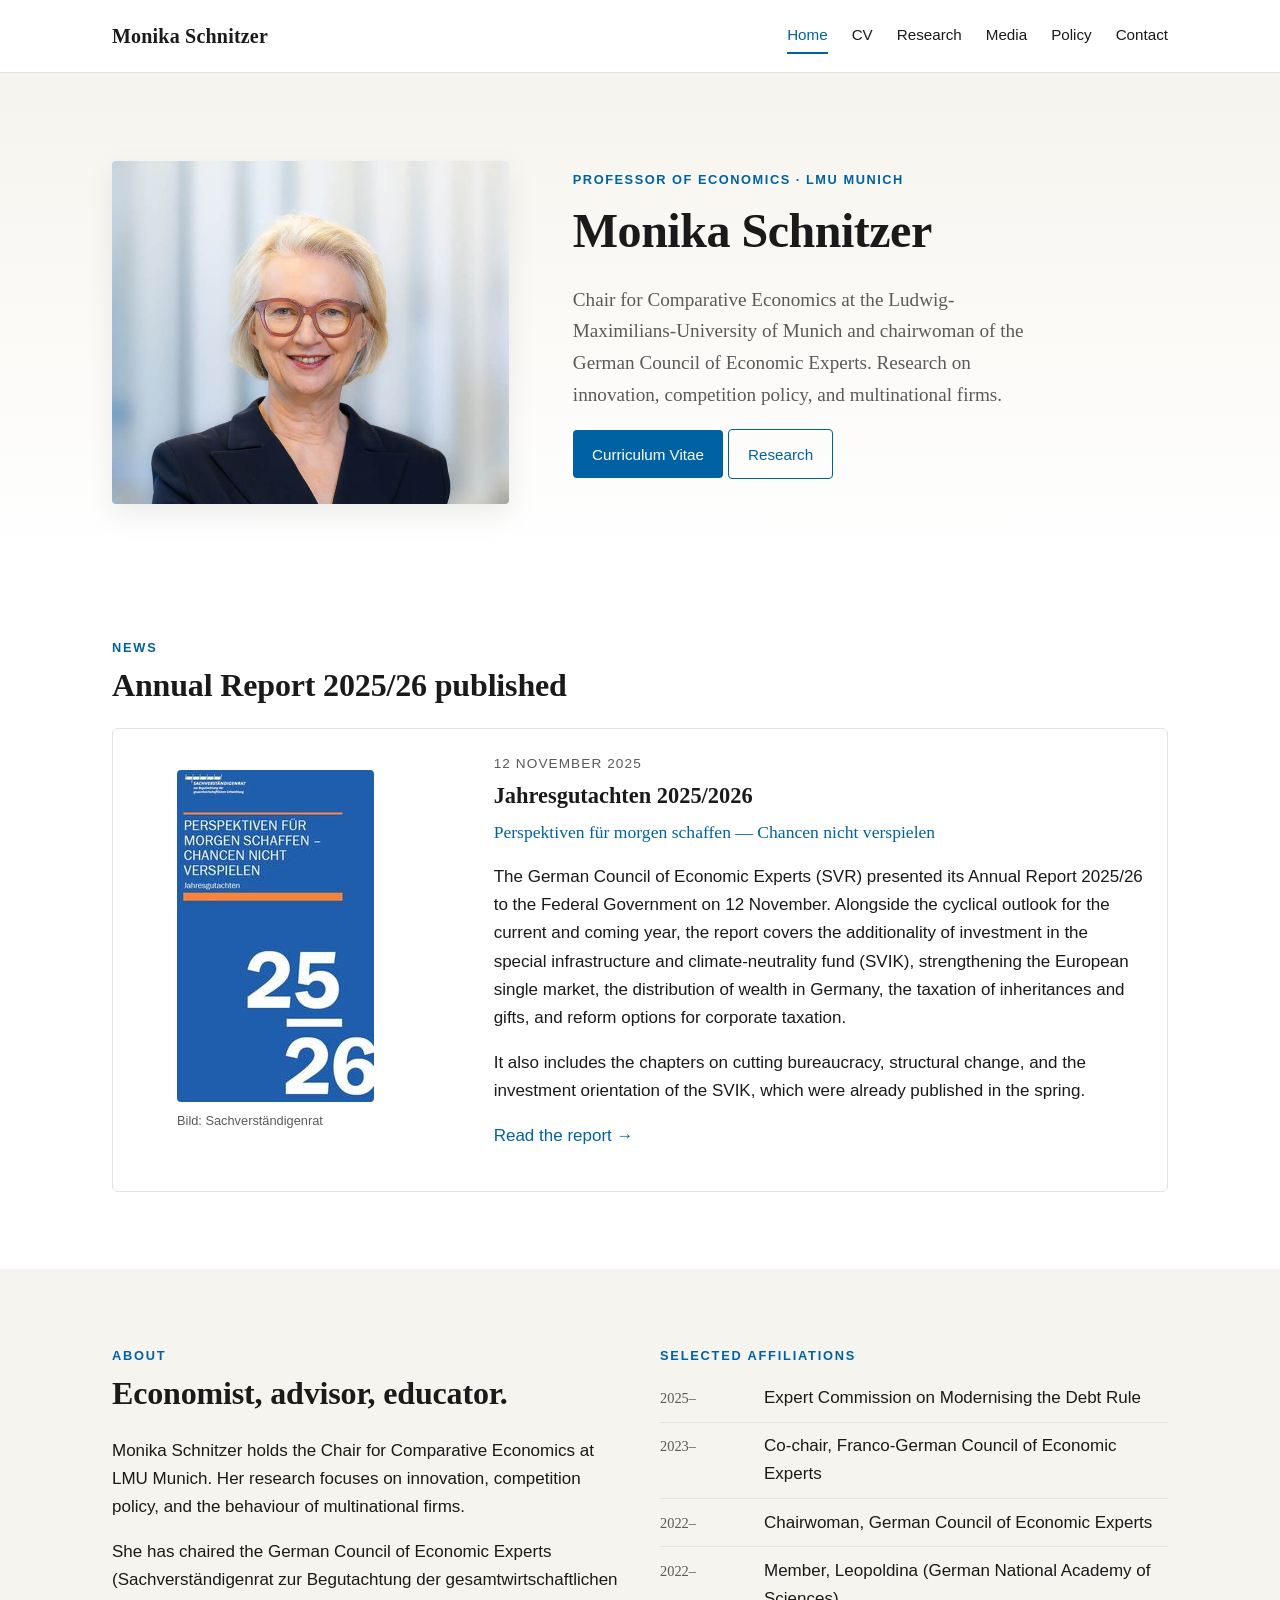
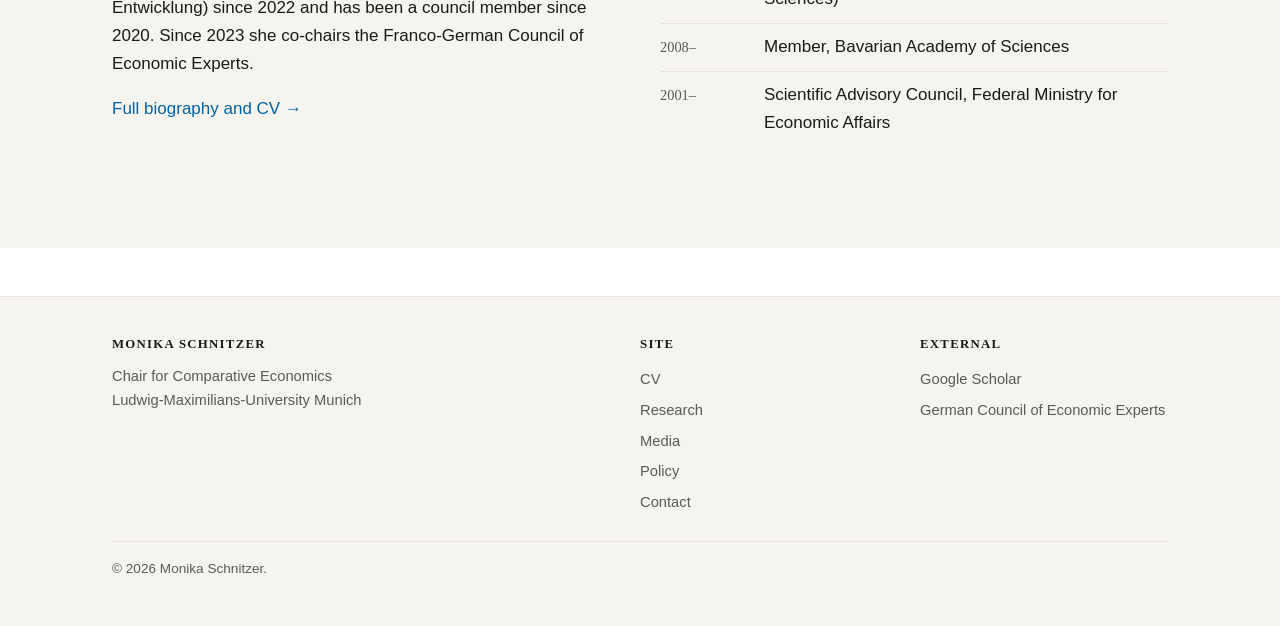
==== index.html @ 671dab60 "Add redesigned static site (Home, CV, Research, Media, Policy, Contact) Modern academic layout in pl" ====
<!DOCTYPE html>
<html lang="en">
<head>
  <meta charset="UTF-8">
  <meta name="viewport" content="width=device-width, initial-scale=1">
  <title>Monika Schnitzer — Professor of Economics, LMU Munich</title>
  <meta name="description" content="Monika Schnitzer holds the Chair for Comparative Economics at LMU Munich and chairs the German Council of Economic Experts.">
  <link rel="stylesheet" href="css/style.css">
</head>
<body>
  <a href="#main" class="skip-link">Skip to content</a>

  <header class="site-header">
    <div class="container">
      <a href="index.html" class="brand">Monika Schnitzer</a>
      <button class="nav-toggle" aria-label="Toggle navigation" aria-expanded="false">Menu</button>
      <nav class="nav" aria-label="Primary">
        <a href="index.html" class="is-active">Home</a>
        <a href="cv.html">CV</a>
        <a href="research.html">Research</a>
        <a href="media.html">Media</a>
        <a href="policy.html">Policy</a>
        <a href="contact.html">Contact</a>
      </nav>
    </div>
  </header>

  <main id="main">
    <section class="hero">
      <div class="container hero-grid">
        <img class="hero-portrait" src="images/portrait.jpg" alt="Portrait of Monika Schnitzer" width="420" height="525">
        <div>
          <p class="hero-eyebrow">Professor of Economics · LMU Munich</p>
          <h1>Monika Schnitzer</h1>
          <p class="hero-lede">
            Chair for Comparative Economics at the Ludwig-Maximilians-University of Munich
            and chairwoman of the German Council of Economic Experts. Research on innovation,
            competition policy, and multinational firms.
          </p>
          <p>
            <a href="cv.html" class="btn">Curriculum Vitae</a>
            <a href="research.html" class="btn btn-ghost">Research</a>
          </p>
        </div>
      </div>
    </section>

    <section class="section">
      <div class="container">
        <p class="section-title">News</p>
        <h2>Annual Report 2025/26 published</h2>

        <article class="news-card">
          <figure>
            <img src="images/news-jahresgutachten.jpg" alt="Cover of the German Council of Economic Experts Annual Report 2025/26">
            <figcaption style="font-size:0.8rem;color:var(--muted);margin-top:0.5rem;">Bild: Sachverständigenrat</figcaption>
          </figure>
          <div>
            <p class="news-meta">12 November 2025</p>
            <h3>Jahresgutachten 2025/2026</h3>
            <p class="news-sub">Perspektiven für morgen schaffen — Chancen nicht verspielen</p>
            <p>
              The German Council of Economic Experts (SVR) presented its Annual Report 2025/26
              to the Federal Government on 12 November. Alongside the cyclical outlook for the
              current and coming year, the report covers the additionality of investment in the
              special infrastructure and climate-neutrality fund (SVIK), strengthening the
              European single market, the distribution of wealth in Germany, the taxation of
              inheritances and gifts, and reform options for corporate taxation.
            </p>
            <p>
              It also includes the chapters on cutting bureaucracy, structural change, and the
              investment orientation of the SVIK, which were already published in the spring.
            </p>
            <p>
              <a href="https://www.sachverstaendigenrat-wirtschaft.de/jahresgutachten-2025.html" target="_blank" rel="noopener">Read the report →</a>
            </p>
          </div>
        </article>
      </div>
    </section>

    <section class="section section-alt">
      <div class="container cols-2">
        <div>
          <p class="section-title">About</p>
          <h2>Economist, advisor, educator.</h2>
          <p>
            Monika Schnitzer holds the Chair for Comparative Economics at LMU Munich.
            Her research focuses on innovation, competition policy, and the behaviour
            of multinational firms.
          </p>
          <p>
            She has chaired the German Council of Economic Experts (Sachverständigenrat
            zur Begutachtung der gesamtwirtschaftlichen Entwicklung) since 2022 and has
            been a council member since 2020. Since 2023 she co-chairs the Franco-German
            Council of Economic Experts.
          </p>
          <p>
            <a href="cv.html">Full biography and CV →</a>
          </p>
        </div>
        <div>
          <p class="section-title">Selected affiliations</p>
          <ul class="list-clean">
            <li><span class="year">2025–</span><span>Expert Commission on Modernising the Debt Rule</span></li>
            <li><span class="year">2023–</span><span>Co-chair, Franco-German Council of Economic Experts</span></li>
            <li><span class="year">2022–</span><span>Chairwoman, German Council of Economic Experts</span></li>
            <li><span class="year">2022–</span><span>Member, Leopoldina (German National Academy of Sciences)</span></li>
            <li><span class="year">2008–</span><span>Member, Bavarian Academy of Sciences</span></li>
            <li><span class="year">2001–</span><span>Scientific Advisory Council, Federal Ministry for Economic Affairs</span></li>
          </ul>
        </div>
      </div>
    </section>
  </main>

  <footer class="site-footer">
    <div class="container">
      <div class="footer-grid">
        <div>
          <h4>Monika Schnitzer</h4>
          <p>Chair for Comparative Economics<br>Ludwig-Maximilians-University Munich</p>
        </div>
        <div>
          <h4>Site</h4>
          <ul>
            <li><a href="cv.html">CV</a></li>
            <li><a href="research.html">Research</a></li>
            <li><a href="media.html">Media</a></li>
            <li><a href="policy.html">Policy</a></li>
            <li><a href="contact.html">Contact</a></li>
          </ul>
        </div>
        <div>
          <h4>External</h4>
          <ul>
            <li><a href="https://scholar.google.de/citations?user=EcnBiYoAAAAJ" target="_blank" rel="noopener">Google Scholar</a></li>
            <li><a href="https://www.sachverstaendigenrat-wirtschaft.de/en.html" target="_blank" rel="noopener">German Council of Economic Experts</a></li>
          </ul>
        </div>
      </div>
      <p class="copy">© <span id="year">2025</span> Monika Schnitzer.</p>
    </div>
  </footer>

  <script>document.getElementById('year').textContent = new Date().getFullYear();</script>
  <script src="js/menu.js"></script>
</body>
</html>
---- css/style.css ----
:root {
  --text: #1a1a1a;
  --muted: #5a5a5a;
  --bg: #ffffff;
  --bg-soft: #f6f4ee;
  --accent: #0062a3;
  --accent-dark: #004771;
  --border: #e6e3dc;
  --max: 1120px;
  --pad: clamp(1rem, 4vw, 2rem);
  --serif: "Source Serif 4", "Source Serif Pro", "Iowan Old Style", Georgia, "Times New Roman", serif;
  --sans: -apple-system, BlinkMacSystemFont, "Segoe UI", Roboto, "Helvetica Neue", Arial, sans-serif;
}

* { box-sizing: border-box; }

html { -webkit-text-size-adjust: 100%; scroll-behavior: smooth; }

body {
  margin: 0;
  font-family: var(--sans);
  font-size: 17px;
  line-height: 1.65;
  color: var(--text);
  background: var(--bg);
}

img { max-width: 100%; height: auto; display: block; }

a { color: var(--accent); text-decoration: none; }
a:hover { color: var(--accent-dark); text-decoration: underline; }

h1, h2, h3, h4 {
  font-family: var(--serif);
  font-weight: 600;
  line-height: 1.2;
  margin: 0 0 0.5em;
  color: var(--text);
}

h1 { font-size: clamp(2rem, 4vw, 3rem); letter-spacing: -0.01em; }
h2 { font-size: clamp(1.5rem, 2.5vw, 2rem); letter-spacing: -0.005em; }
h3 { font-size: 1.2rem; }

p { margin: 0 0 1em; }

.container {
  max-width: var(--max);
  margin: 0 auto;
  padding-left: var(--pad);
  padding-right: var(--pad);
}

/* Header */
.site-header {
  position: sticky;
  top: 0;
  z-index: 50;
  background: rgba(255,255,255,0.96);
  backdrop-filter: saturate(180%) blur(8px);
  border-bottom: 1px solid var(--border);
}

.site-header .container {
  display: flex;
  align-items: center;
  justify-content: space-between;
  min-height: 72px;
  gap: 1rem;
}

.brand {
  font-family: var(--serif);
  font-size: 1.25rem;
  font-weight: 600;
  letter-spacing: 0.01em;
  color: var(--text);
}
.brand:hover { text-decoration: none; color: var(--accent-dark); }

.nav { display: flex; gap: 1.5rem; align-items: center; }
.nav a {
  color: var(--text);
  font-size: 0.95rem;
  padding: 0.25rem 0;
  border-bottom: 2px solid transparent;
  transition: border-color 0.15s ease, color 0.15s ease;
}
.nav a:hover { color: var(--accent); text-decoration: none; }
.nav a.is-active { border-bottom-color: var(--accent); color: var(--accent); }

.nav-toggle {
  display: none;
  background: none;
  border: 1px solid var(--border);
  border-radius: 4px;
  padding: 0.4rem 0.6rem;
  font-size: 1.1rem;
  cursor: pointer;
  color: var(--text);
}

@media (max-width: 800px) {
  .nav-toggle { display: inline-flex; }
  .nav {
    position: absolute;
    top: 100%;
    left: 0;
    right: 0;
    flex-direction: column;
    align-items: stretch;
    gap: 0;
    background: #fff;
    border-bottom: 1px solid var(--border);
    padding: 0.5rem var(--pad) 1rem;
    display: none;
  }
  .nav.is-open { display: flex; }
  .nav a {
    padding: 0.75rem 0;
    border-bottom: 1px solid var(--border);
  }
  .nav a:last-child { border-bottom: none; }
  .nav a.is-active { border-bottom-color: var(--border); }
}

/* Hero */
.hero {
  background: linear-gradient(180deg, var(--bg-soft) 0%, #fff 100%);
  padding: clamp(3rem, 7vw, 5.5rem) 0 clamp(2rem, 5vw, 3.5rem);
}

.hero-grid {
  display: grid;
  grid-template-columns: 1fr 1.5fr;
  gap: clamp(1.5rem, 5vw, 4rem);
  align-items: center;
}

.hero-portrait {
  border-radius: 4px;
  box-shadow: 0 10px 30px rgba(0,0,0,0.08);
}

.hero-eyebrow {
  font-size: 0.8rem;
  text-transform: uppercase;
  letter-spacing: 0.12em;
  color: var(--accent);
  font-weight: 600;
  margin-bottom: 0.75rem;
}

.hero-lede {
  font-family: var(--serif);
  font-size: clamp(1.05rem, 1.6vw, 1.2rem);
  color: var(--muted);
  max-width: 50ch;
}

@media (max-width: 700px) {
  .hero-grid { grid-template-columns: 1fr; }
  .hero-portrait { max-width: 280px; margin: 0 auto; }
}

/* Section */
.section { padding: clamp(3rem, 6vw, 5rem) 0; }
.section-alt { background: var(--bg-soft); }
.section-title {
  font-size: 0.8rem;
  text-transform: uppercase;
  letter-spacing: 0.14em;
  color: var(--accent);
  font-weight: 600;
  margin-bottom: 0.5rem;
}
.section h2 { margin-bottom: 1.5rem; }

/* News card */
.news-card {
  display: grid;
  grid-template-columns: 1fr 2fr;
  gap: 2rem;
  background: #fff;
  border: 1px solid var(--border);
  border-radius: 6px;
  padding: 1.5rem;
  align-items: start;
}
.news-card .news-meta {
  font-size: 0.85rem;
  color: var(--muted);
  text-transform: uppercase;
  letter-spacing: 0.08em;
  margin-bottom: 0.5rem;
}
.news-card h3 { margin: 0 0 0.5rem; font-size: 1.4rem; }
.news-card .news-sub {
  font-family: var(--serif);
  color: var(--accent);
  font-size: 1.1rem;
  margin-bottom: 1rem;
}
.news-card img { border-radius: 4px; }

@media (max-width: 700px) {
  .news-card { grid-template-columns: 1fr; padding: 1rem; }
}

/* Two-column body */
.cols-2 {
  display: grid;
  grid-template-columns: 1fr 1fr;
  gap: 2.5rem;
}
@media (max-width: 800px) { .cols-2 { grid-template-columns: 1fr; gap: 1.5rem; } }

/* Lists */
.list-clean { list-style: none; padding: 0; margin: 0 0 1.5rem; }
.list-clean li {
  padding: 0.6rem 0;
  border-bottom: 1px solid var(--border);
  display: flex;
  gap: 1rem;
  align-items: baseline;
}
.list-clean li:last-child { border-bottom: none; }
.list-clean .year {
  font-variant-numeric: tabular-nums;
  color: var(--muted);
  font-size: 0.9rem;
  min-width: 5.5rem;
  font-family: var(--serif);
}

/* Tag */
.tag {
  display: inline-block;
  font-size: 0.75rem;
  text-transform: uppercase;
  letter-spacing: 0.08em;
  background: var(--bg-soft);
  color: var(--muted);
  padding: 0.2rem 0.55rem;
  border-radius: 999px;
  margin: 0 0.25rem 0.25rem 0;
}

/* Buttons */
.btn {
  display: inline-block;
  background: var(--accent);
  color: #fff;
  padding: 0.7rem 1.2rem;
  border-radius: 4px;
  font-size: 0.95rem;
  font-weight: 500;
  transition: background 0.15s ease;
}
.btn:hover { background: var(--accent-dark); color: #fff; text-decoration: none; }
.btn-ghost {
  background: transparent;
  color: var(--accent);
  border: 1px solid var(--accent);
}
.btn-ghost:hover { background: var(--accent); color: #fff; }

/* Footer */
.site-footer {
  border-top: 1px solid var(--border);
  background: var(--bg-soft);
  padding: 2.5rem 0 2rem;
  margin-top: 3rem;
  font-size: 0.92rem;
  color: var(--muted);
}
.site-footer .footer-grid {
  display: grid;
  grid-template-columns: 2fr 1fr 1fr;
  gap: 2rem;
  margin-bottom: 1.5rem;
}
.site-footer h4 {
  font-size: 0.8rem;
  text-transform: uppercase;
  letter-spacing: 0.1em;
  color: var(--text);
  margin-bottom: 0.75rem;
}
.site-footer ul { list-style: none; padding: 0; margin: 0; }
.site-footer li { padding: 0.2rem 0; }
.site-footer a { color: var(--muted); }
.site-footer a:hover { color: var(--accent); }
.site-footer .copy {
  border-top: 1px solid var(--border);
  padding-top: 1rem;
  font-size: 0.85rem;
}
@media (max-width: 700px) {
  .site-footer .footer-grid { grid-template-columns: 1fr; gap: 1.5rem; }
}

/* Page header (interior pages) */
.page-header {
  background: var(--bg-soft);
  padding: clamp(3rem, 6vw, 4.5rem) 0 clamp(2rem, 4vw, 3rem);
  border-bottom: 1px solid var(--border);
}
.page-header h1 { margin-bottom: 0.5rem; }
.page-header p { color: var(--muted); max-width: 60ch; }

/* Prose */
.prose { max-width: 70ch; }
.prose p, .prose ul { margin-bottom: 1.1em; }
.prose ul { padding-left: 1.2rem; }
.prose li { margin-bottom: 0.4em; }

/* Skip link */
.skip-link {
  position: absolute;
  left: -999px;
}
.skip-link:focus {
  position: fixed;
  left: 1rem; top: 1rem;
  background: #fff;
  padding: 0.5rem 1rem;
  border: 1px solid var(--accent);
  z-index: 100;
}
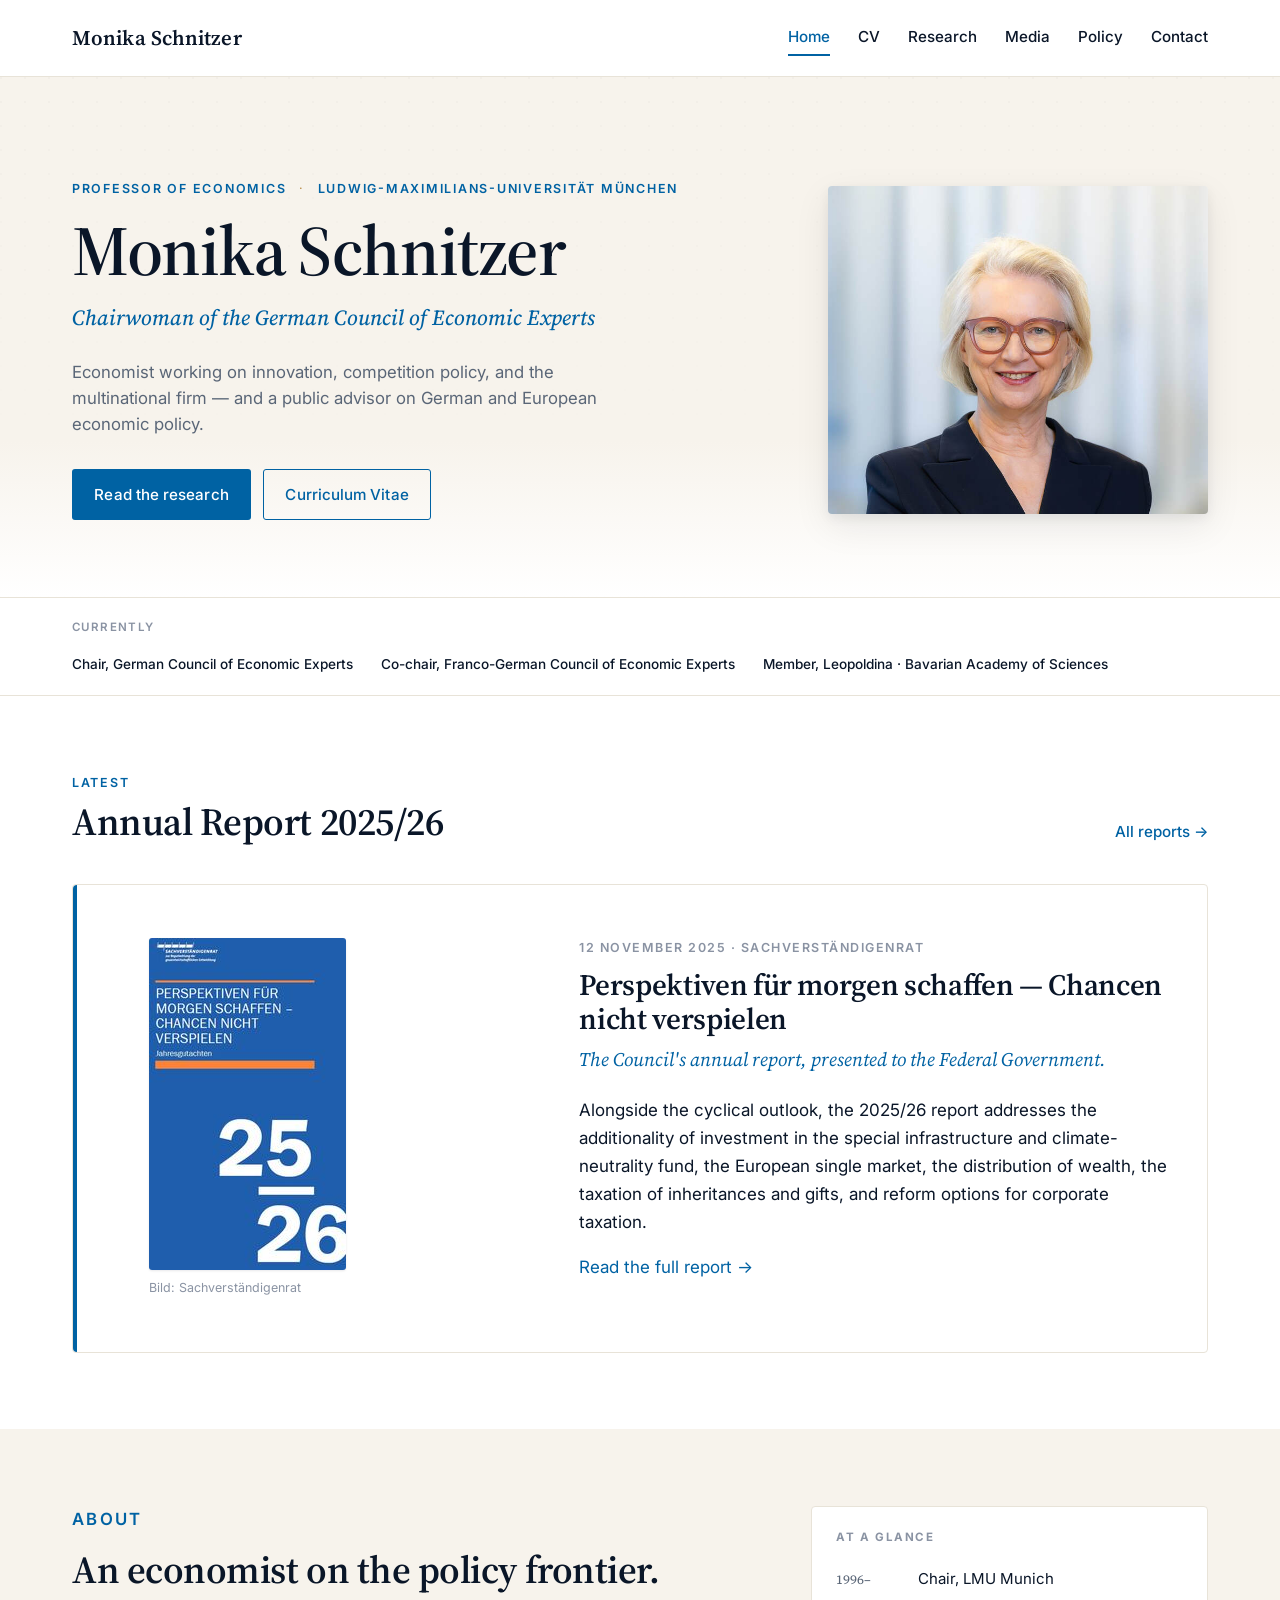
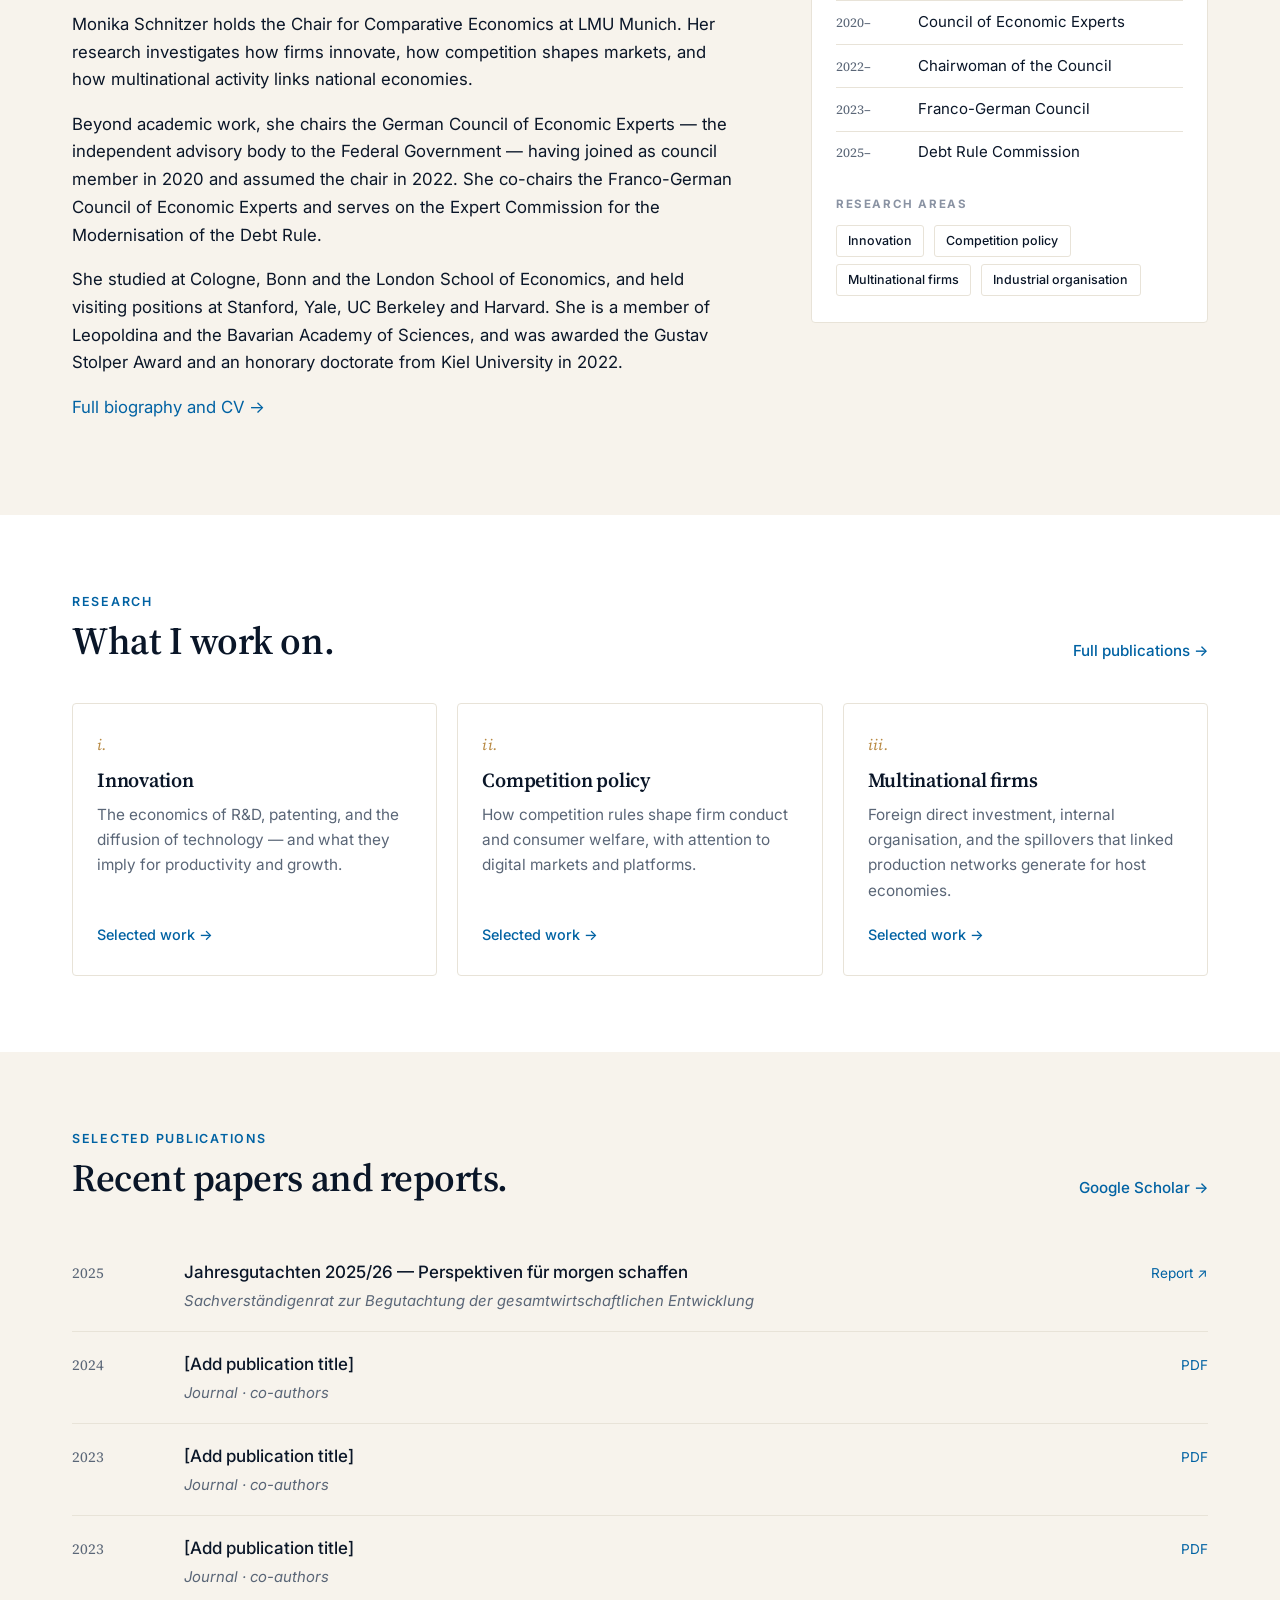
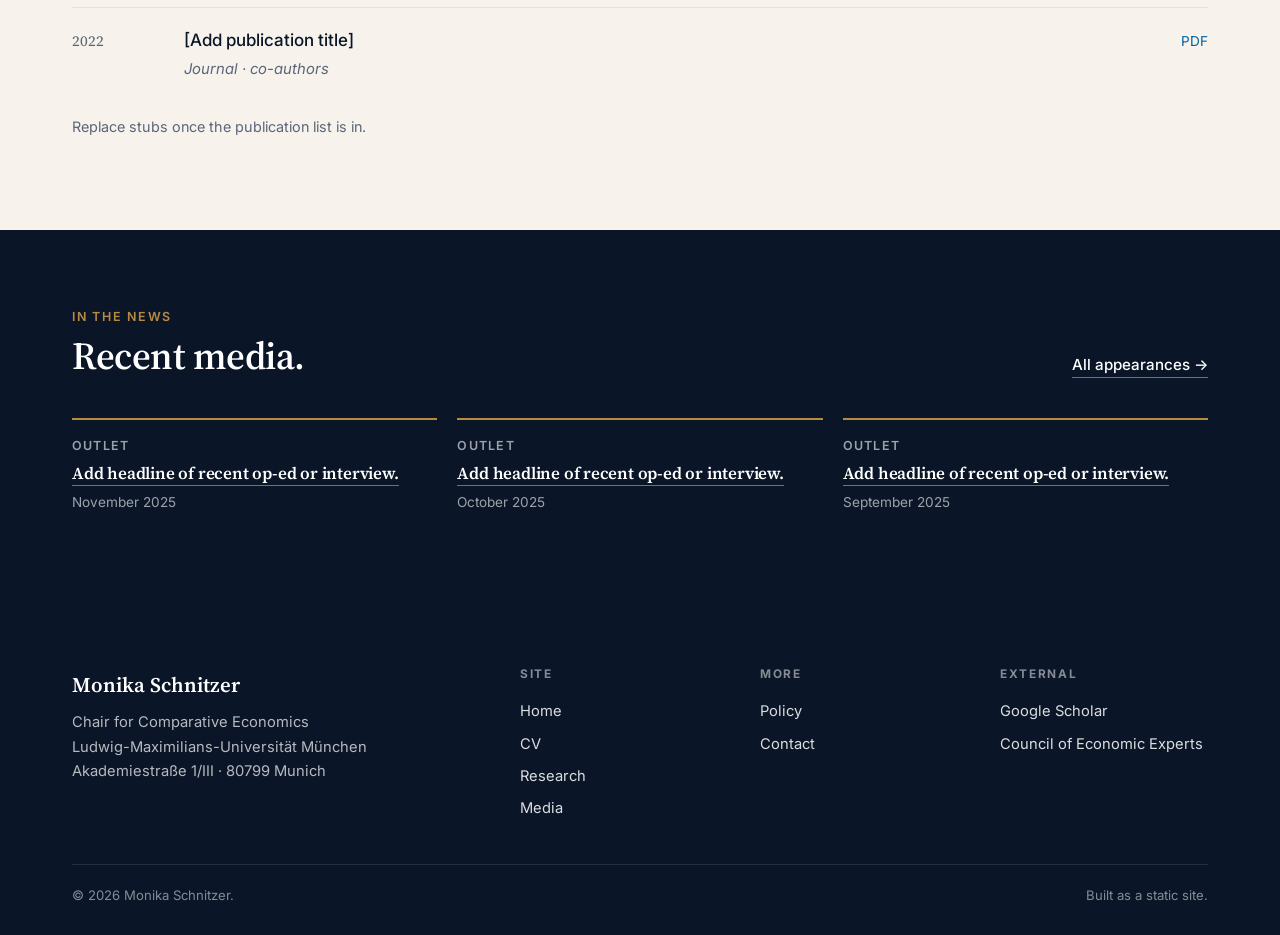
==== commit 107190f6: "Redesign homepage: serif display name, gold-framed portrait, dark footer - Switch to Inter + Source " ====
--- a/index.html
+++ b/index.html
@@ -4,7 +4,10 @@
   <meta charset="UTF-8">
   <meta name="viewport" content="width=device-width, initial-scale=1">
   <title>Monika Schnitzer — Professor of Economics, LMU Munich</title>
-  <meta name="description" content="Monika Schnitzer holds the Chair for Comparative Economics at LMU Munich and chairs the German Council of Economic Experts.">
+  <meta name="description" content="Monika Schnitzer holds the Chair for Comparative Economics at LMU Munich and chairs the German Council of Economic Experts. Research on innovation, competition policy, and multinational firms.">
+  <link rel="preconnect" href="https://fonts.googleapis.com">
+  <link rel="preconnect" href="https://fonts.gstatic.com" crossorigin>
+  <link href="https://fonts.googleapis.com/css2?family=Inter:wght@400;500;600;700&family=Source+Serif+4:ital,wght@0,400;0,500;0,600;0,700;1,400;1,500&display=swap" rel="stylesheet">
   <link rel="stylesheet" href="css/style.css">
 </head>
 <body>
@@ -26,107 +29,269 @@
   </header>
 
   <main id="main">
+
+    <!-- HERO -->
     <section class="hero">
       <div class="container hero-grid">
-        <img class="hero-portrait" src="images/portrait.jpg" alt="Portrait of Monika Schnitzer" width="420" height="525">
-        <div>
-          <p class="hero-eyebrow">Professor of Economics · LMU Munich</p>
+        <div>
+          <p class="eyebrow">Professor of Economics <span class="sep">·</span> Ludwig-Maximilians-Universität München</p>
           <h1>Monika Schnitzer</h1>
+          <p class="hero-subtitle">Chairwoman of the German Council of Economic Experts</p>
           <p class="hero-lede">
-            Chair for Comparative Economics at the Ludwig-Maximilians-University of Munich
-            and chairwoman of the German Council of Economic Experts. Research on innovation,
-            competition policy, and multinational firms.
-          </p>
-          <p>
-            <a href="cv.html" class="btn">Curriculum Vitae</a>
-            <a href="research.html" class="btn btn-ghost">Research</a>
-          </p>
-        </div>
-      </div>
-    </section>
-
+            Economist working on innovation, competition policy, and the multinational firm —
+            and a public advisor on German and European economic policy.
+          </p>
+          <div class="cta-row">
+            <a href="research.html" class="btn">Read the research</a>
+            <a href="cv.html" class="btn btn-ghost">Curriculum Vitae</a>
+          </div>
+        </div>
+        <div class="hero-portrait-wrap">
+          <img class="hero-portrait" src="images/portrait.jpg" alt="Portrait of Monika Schnitzer" width="380" height="475">
+        </div>
+      </div>
+    </section>
+
+    <!-- AFFILIATIONS STRIP -->
+    <div class="strip">
+      <div class="container">
+        <span class="strip-label">Currently</span>
+        <div class="strip-items">
+          <span>Chair, German Council of Economic Experts</span>
+          <span>Co-chair, Franco-German Council of Economic Experts</span>
+          <span>Member, Leopoldina · Bavarian Academy of Sciences</span>
+        </div>
+      </div>
+    </div>
+
+    <!-- FEATURED -->
     <section class="section">
       <div class="container">
-        <p class="section-title">News</p>
-        <h2>Annual Report 2025/26 published</h2>
-
-        <article class="news-card">
+        <div class="section-head">
+          <div>
+            <p class="eyebrow">Latest</p>
+            <h2>Annual Report 2025/26</h2>
+          </div>
+          <a class="head-link" href="https://www.sachverstaendigenrat-wirtschaft.de/jahresgutachten-2025.html" target="_blank" rel="noopener">All reports →</a>
+        </div>
+
+        <article class="feature-card">
           <figure>
             <img src="images/news-jahresgutachten.jpg" alt="Cover of the German Council of Economic Experts Annual Report 2025/26">
-            <figcaption style="font-size:0.8rem;color:var(--muted);margin-top:0.5rem;">Bild: Sachverständigenrat</figcaption>
+            <figcaption>Bild: Sachverständigenrat</figcaption>
           </figure>
           <div>
-            <p class="news-meta">12 November 2025</p>
-            <h3>Jahresgutachten 2025/2026</h3>
-            <p class="news-sub">Perspektiven für morgen schaffen — Chancen nicht verspielen</p>
+            <p class="feature-meta">12 November 2025 · Sachverständigenrat</p>
+            <h3>Perspektiven für morgen schaffen — Chancen nicht verspielen</h3>
+            <p class="feature-sub">The Council's annual report, presented to the Federal Government.</p>
             <p>
-              The German Council of Economic Experts (SVR) presented its Annual Report 2025/26
-              to the Federal Government on 12 November. Alongside the cyclical outlook for the
-              current and coming year, the report covers the additionality of investment in the
-              special infrastructure and climate-neutrality fund (SVIK), strengthening the
-              European single market, the distribution of wealth in Germany, the taxation of
-              inheritances and gifts, and reform options for corporate taxation.
+              Alongside the cyclical outlook, the 2025/26 report addresses the additionality of
+              investment in the special infrastructure and climate-neutrality fund, the European
+              single market, the distribution of wealth, the taxation of inheritances and gifts,
+              and reform options for corporate taxation.
             </p>
-            <p>
-              It also includes the chapters on cutting bureaucracy, structural change, and the
-              investment orientation of the SVIK, which were already published in the spring.
+            <p class="mt-2">
+              <a href="https://www.sachverstaendigenrat-wirtschaft.de/jahresgutachten-2025.html" target="_blank" rel="noopener">Read the full report →</a>
             </p>
-            <p>
-              <a href="https://www.sachverstaendigenrat-wirtschaft.de/jahresgutachten-2025.html" target="_blank" rel="noopener">Read the report →</a>
-            </p>
           </div>
         </article>
       </div>
     </section>
 
+    <!-- ABOUT -->
     <section class="section section-alt">
-      <div class="container cols-2">
-        <div>
-          <p class="section-title">About</p>
-          <h2>Economist, advisor, educator.</h2>
+      <div class="container about-grid">
+        <div class="about-prose">
+          <p class="eyebrow">About</p>
+          <h2>An economist on the policy frontier.</h2>
           <p>
             Monika Schnitzer holds the Chair for Comparative Economics at LMU Munich.
-            Her research focuses on innovation, competition policy, and the behaviour
-            of multinational firms.
+            Her research investigates how firms innovate, how competition shapes markets,
+            and how multinational activity links national economies.
           </p>
           <p>
-            She has chaired the German Council of Economic Experts (Sachverständigenrat
-            zur Begutachtung der gesamtwirtschaftlichen Entwicklung) since 2022 and has
-            been a council member since 2020. Since 2023 she co-chairs the Franco-German
-            Council of Economic Experts.
+            Beyond academic work, she chairs the German Council of Economic Experts —
+            the independent advisory body to the Federal Government — having joined as
+            council member in 2020 and assumed the chair in 2022. She co-chairs the
+            Franco-German Council of Economic Experts and serves on the Expert
+            Commission for the Modernisation of the Debt Rule.
           </p>
           <p>
+            She studied at Cologne, Bonn and the London School of Economics, and held
+            visiting positions at Stanford, Yale, UC Berkeley and Harvard. She is a
+            member of Leopoldina and the Bavarian Academy of Sciences, and was awarded
+            the Gustav Stolper Award and an honorary doctorate from Kiel University in 2022.
+          </p>
+          <p class="mt-2">
             <a href="cv.html">Full biography and CV →</a>
           </p>
         </div>
-        <div>
-          <p class="section-title">Selected affiliations</p>
-          <ul class="list-clean">
-            <li><span class="year">2025–</span><span>Expert Commission on Modernising the Debt Rule</span></li>
-            <li><span class="year">2023–</span><span>Co-chair, Franco-German Council of Economic Experts</span></li>
-            <li><span class="year">2022–</span><span>Chairwoman, German Council of Economic Experts</span></li>
-            <li><span class="year">2022–</span><span>Member, Leopoldina (German National Academy of Sciences)</span></li>
-            <li><span class="year">2008–</span><span>Member, Bavarian Academy of Sciences</span></li>
-            <li><span class="year">2001–</span><span>Scientific Advisory Council, Federal Ministry for Economic Affairs</span></li>
-          </ul>
-        </div>
-      </div>
-    </section>
+
+        <aside>
+          <div class="fact-card">
+            <h4>At a glance</h4>
+            <ul>
+              <li><span class="year">1996–</span><span>Chair, LMU Munich</span></li>
+              <li><span class="year">2020–</span><span>Council of Economic Experts</span></li>
+              <li><span class="year">2022–</span><span>Chairwoman of the Council</span></li>
+              <li><span class="year">2023–</span><span>Franco-German Council</span></li>
+              <li><span class="year">2025–</span><span>Debt Rule Commission</span></li>
+            </ul>
+            <h4 style="margin-top:1.5rem;">Research areas</h4>
+            <p style="margin:0;">
+              <span class="tag">Innovation</span>
+              <span class="tag">Competition policy</span>
+              <span class="tag">Multinational firms</span>
+              <span class="tag">Industrial organisation</span>
+            </p>
+          </div>
+        </aside>
+      </div>
+    </section>
+
+    <!-- RESEARCH THEMES -->
+    <section class="section">
+      <div class="container">
+        <div class="section-head">
+          <div>
+            <p class="eyebrow">Research</p>
+            <h2>What I work on.</h2>
+          </div>
+          <a class="head-link" href="research.html">Full publications →</a>
+        </div>
+
+        <div class="theme-grid">
+          <article class="theme-card">
+            <div class="theme-num">i.</div>
+            <h3>Innovation</h3>
+            <p>The economics of R&amp;D, patenting, and the diffusion of technology — and what they imply for productivity and growth.</p>
+            <a class="theme-link" href="research.html#innovation">Selected work →</a>
+          </article>
+          <article class="theme-card">
+            <div class="theme-num">ii.</div>
+            <h3>Competition policy</h3>
+            <p>How competition rules shape firm conduct and consumer welfare, with attention to digital markets and platforms.</p>
+            <a class="theme-link" href="research.html#competition">Selected work →</a>
+          </article>
+          <article class="theme-card">
+            <div class="theme-num">iii.</div>
+            <h3>Multinational firms</h3>
+            <p>Foreign direct investment, internal organisation, and the spillovers that linked production networks generate for host economies.</p>
+            <a class="theme-link" href="research.html#multinational">Selected work →</a>
+          </article>
+        </div>
+      </div>
+    </section>
+
+    <!-- SELECTED PUBLICATIONS -->
+    <section class="section section-alt">
+      <div class="container">
+        <div class="section-head">
+          <div>
+            <p class="eyebrow">Selected publications</p>
+            <h2>Recent papers and reports.</h2>
+          </div>
+          <a class="head-link" href="https://scholar.google.de/citations?user=EcnBiYoAAAAJ" target="_blank" rel="noopener">Google Scholar →</a>
+        </div>
+
+        <ul class="pub-list">
+          <li>
+            <span class="year">2025</span>
+            <span>
+              <span class="pub-title">Jahresgutachten 2025/26 — Perspektiven für morgen schaffen</span>
+              <span class="pub-venue">Sachverständigenrat zur Begutachtung der gesamtwirtschaftlichen Entwicklung</span>
+            </span>
+            <a class="pub-link" href="https://www.sachverstaendigenrat-wirtschaft.de/jahresgutachten-2025.html" target="_blank" rel="noopener">Report ↗</a>
+          </li>
+          <li>
+            <span class="year">2024</span>
+            <span>
+              <span class="pub-title">[Add publication title]</span>
+              <span class="pub-venue">Journal · co-authors</span>
+            </span>
+            <a class="pub-link" href="#">PDF</a>
+          </li>
+          <li>
+            <span class="year">2023</span>
+            <span>
+              <span class="pub-title">[Add publication title]</span>
+              <span class="pub-venue">Journal · co-authors</span>
+            </span>
+            <a class="pub-link" href="#">PDF</a>
+          </li>
+          <li>
+            <span class="year">2023</span>
+            <span>
+              <span class="pub-title">[Add publication title]</span>
+              <span class="pub-venue">Journal · co-authors</span>
+            </span>
+            <a class="pub-link" href="#">PDF</a>
+          </li>
+          <li>
+            <span class="year">2022</span>
+            <span>
+              <span class="pub-title">[Add publication title]</span>
+              <span class="pub-venue">Journal · co-authors</span>
+            </span>
+            <a class="pub-link" href="#">PDF</a>
+          </li>
+        </ul>
+        <p class="text-muted" style="font-size:0.9rem;margin-top:1rem;">Replace stubs once the publication list is in.</p>
+      </div>
+    </section>
+
+    <!-- IN THE NEWS (dark) -->
+    <section class="section section-dark">
+      <div class="container">
+        <div class="section-head">
+          <div>
+            <p class="eyebrow">In the news</p>
+            <h2>Recent media.</h2>
+          </div>
+          <a class="head-link" href="media.html">All appearances →</a>
+        </div>
+
+        <div class="media-grid">
+          <article class="media-item">
+            <p class="media-outlet">Outlet</p>
+            <h4><a href="#">Add headline of recent op-ed or interview.</a></h4>
+            <p class="media-date">November 2025</p>
+          </article>
+          <article class="media-item">
+            <p class="media-outlet">Outlet</p>
+            <h4><a href="#">Add headline of recent op-ed or interview.</a></h4>
+            <p class="media-date">October 2025</p>
+          </article>
+          <article class="media-item">
+            <p class="media-outlet">Outlet</p>
+            <h4><a href="#">Add headline of recent op-ed or interview.</a></h4>
+            <p class="media-date">September 2025</p>
+          </article>
+        </div>
+      </div>
+    </section>
+
   </main>
 
   <footer class="site-footer">
     <div class="container">
       <div class="footer-grid">
         <div>
-          <h4>Monika Schnitzer</h4>
-          <p>Chair for Comparative Economics<br>Ludwig-Maximilians-University Munich</p>
+          <span class="brand-foot">Monika Schnitzer</span>
+          <p>Chair for Comparative Economics<br>Ludwig-Maximilians-Universität München<br>Akademiestraße 1/III · 80799 Munich</p>
         </div>
         <div>
           <h4>Site</h4>
           <ul>
+            <li><a href="index.html">Home</a></li>
             <li><a href="cv.html">CV</a></li>
             <li><a href="research.html">Research</a></li>
             <li><a href="media.html">Media</a></li>
+          </ul>
+        </div>
+        <div>
+          <h4>More</h4>
+          <ul>
             <li><a href="policy.html">Policy</a></li>
             <li><a href="contact.html">Contact</a></li>
           </ul>
@@ -135,11 +300,14 @@
           <h4>External</h4>
           <ul>
             <li><a href="https://scholar.google.de/citations?user=EcnBiYoAAAAJ" target="_blank" rel="noopener">Google Scholar</a></li>
-            <li><a href="https://www.sachverstaendigenrat-wirtschaft.de/en.html" target="_blank" rel="noopener">German Council of Economic Experts</a></li>
+            <li><a href="https://www.sachverstaendigenrat-wirtschaft.de/en.html" target="_blank" rel="noopener">Council of Economic Experts</a></li>
           </ul>
         </div>
       </div>
-      <p class="copy">© <span id="year">2025</span> Monika Schnitzer.</p>
+      <div class="copy">
+        <span>© <span id="year">2025</span> Monika Schnitzer.</span>
+        <span>Built as a static site.</span>
+      </div>
     </div>
   </footer>
 
--- a/css/style.css
+++ b/css/style.css
@@ -1,15 +1,21 @@
 :root {
-  --text: #1a1a1a;
-  --muted: #5a5a5a;
+  --text: #0a1628;
+  --muted: #5a6677;
+  --subtle: #8a93a3;
   --bg: #ffffff;
-  --bg-soft: #f6f4ee;
+  --bg-soft: #f7f3ec;
+  --bg-dark: #0a1628;
   --accent: #0062a3;
   --accent-dark: #004771;
-  --border: #e6e3dc;
-  --max: 1120px;
+  --gold: #b88a44;
+  --border: #e8e3d8;
+  --border-strong: #d4cdbe;
+  --max: 1200px;
   --pad: clamp(1rem, 4vw, 2rem);
   --serif: "Source Serif 4", "Source Serif Pro", "Iowan Old Style", Georgia, "Times New Roman", serif;
-  --sans: -apple-system, BlinkMacSystemFont, "Segoe UI", Roboto, "Helvetica Neue", Arial, sans-serif;
+  --sans: "Inter", -apple-system, BlinkMacSystemFont, "Segoe UI", Roboto, "Helvetica Neue", Arial, sans-serif;
+  --shadow-sm: 0 1px 2px rgba(10,22,40,0.04), 0 1px 3px rgba(10,22,40,0.06);
+  --shadow-md: 0 4px 12px rgba(10,22,40,0.06), 0 12px 36px rgba(10,22,40,0.08);
 }
 
 * { box-sizing: border-box; }
@@ -23,24 +29,29 @@
   line-height: 1.65;
   color: var(--text);
   background: var(--bg);
+  font-feature-settings: "kern", "liga", "calt";
+  -webkit-font-smoothing: antialiased;
+  -moz-osx-font-smoothing: grayscale;
 }
 
 img { max-width: 100%; height: auto; display: block; }
 
-a { color: var(--accent); text-decoration: none; }
-a:hover { color: var(--accent-dark); text-decoration: underline; }
+a { color: var(--accent); text-decoration: none; transition: color 0.15s ease; }
+a:hover { color: var(--accent-dark); text-decoration: underline; text-underline-offset: 2px; }
 
 h1, h2, h3, h4 {
   font-family: var(--serif);
   font-weight: 600;
-  line-height: 1.2;
+  line-height: 1.15;
   margin: 0 0 0.5em;
   color: var(--text);
-}
-
-h1 { font-size: clamp(2rem, 4vw, 3rem); letter-spacing: -0.01em; }
-h2 { font-size: clamp(1.5rem, 2.5vw, 2rem); letter-spacing: -0.005em; }
-h3 { font-size: 1.2rem; }
+  letter-spacing: -0.012em;
+}
+
+h1 { font-size: clamp(2.4rem, 5.5vw, 4.5rem); letter-spacing: -0.02em; line-height: 1.05; }
+h2 { font-size: clamp(1.7rem, 3vw, 2.4rem); }
+h3 { font-size: 1.25rem; }
+h4 { font-size: 1.05rem; }
 
 p { margin: 0 0 1em; }
 
@@ -51,13 +62,25 @@
   padding-right: var(--pad);
 }
 
-/* Header */
+.eyebrow {
+  font-size: 0.78rem;
+  text-transform: uppercase;
+  letter-spacing: 0.14em;
+  color: var(--accent);
+  font-weight: 600;
+  margin: 0 0 0.85rem;
+}
+.eyebrow.dark { color: var(--text); }
+.eyebrow .sep { color: var(--gold); margin: 0 0.5rem; font-weight: 400; }
+
+/* ---------- Header ---------- */
 .site-header {
   position: sticky;
   top: 0;
   z-index: 50;
-  background: rgba(255,255,255,0.96);
-  backdrop-filter: saturate(180%) blur(8px);
+  background: rgba(255,255,255,0.94);
+  backdrop-filter: saturate(180%) blur(10px);
+  -webkit-backdrop-filter: saturate(180%) blur(10px);
   border-bottom: 1px solid var(--border);
 }
 
@@ -65,24 +88,25 @@
   display: flex;
   align-items: center;
   justify-content: space-between;
-  min-height: 72px;
+  min-height: 76px;
   gap: 1rem;
 }
 
 .brand {
   font-family: var(--serif);
-  font-size: 1.25rem;
+  font-size: 1.3rem;
   font-weight: 600;
-  letter-spacing: 0.01em;
+  letter-spacing: 0.005em;
   color: var(--text);
 }
 .brand:hover { text-decoration: none; color: var(--accent-dark); }
 
-.nav { display: flex; gap: 1.5rem; align-items: center; }
+.nav { display: flex; gap: 1.75rem; align-items: center; }
 .nav a {
   color: var(--text);
   font-size: 0.95rem;
-  padding: 0.25rem 0;
+  font-weight: 500;
+  padding: 0.3rem 0;
   border-bottom: 2px solid transparent;
   transition: border-color 0.15s ease, color 0.15s ease;
 }
@@ -92,15 +116,16 @@
 .nav-toggle {
   display: none;
   background: none;
-  border: 1px solid var(--border);
+  border: 1px solid var(--border-strong);
   border-radius: 4px;
-  padding: 0.4rem 0.6rem;
-  font-size: 1.1rem;
+  padding: 0.45rem 0.7rem;
+  font-size: 0.9rem;
+  font-weight: 500;
   cursor: pointer;
   color: var(--text);
 }
 
-@media (max-width: 800px) {
+@media (max-width: 860px) {
   .nav-toggle { display: inline-flex; }
   .nav {
     position: absolute;
@@ -117,97 +142,372 @@
   }
   .nav.is-open { display: flex; }
   .nav a {
-    padding: 0.75rem 0;
+    padding: 0.85rem 0;
     border-bottom: 1px solid var(--border);
   }
   .nav a:last-child { border-bottom: none; }
   .nav a.is-active { border-bottom-color: var(--border); }
 }
 
-/* Hero */
+/* ---------- Hero ---------- */
 .hero {
-  background: linear-gradient(180deg, var(--bg-soft) 0%, #fff 100%);
-  padding: clamp(3rem, 7vw, 5.5rem) 0 clamp(2rem, 5vw, 3.5rem);
-}
+  background: linear-gradient(180deg, var(--bg-soft) 0%, var(--bg-soft) 70%, #fff 100%);
+  padding: clamp(3.5rem, 8vw, 7rem) 0 clamp(3rem, 6vw, 5rem);
+  position: relative;
+  overflow: hidden;
+}
+
+.hero::before {
+  content: "";
+  position: absolute;
+  inset: 0;
+  background-image: radial-gradient(circle at 1px 1px, rgba(10,22,40,0.06) 1px, transparent 0);
+  background-size: 24px 24px;
+  opacity: 0.5;
+  pointer-events: none;
+  mask-image: linear-gradient(180deg, rgba(0,0,0,0.7) 0%, transparent 80%);
+  -webkit-mask-image: linear-gradient(180deg, rgba(0,0,0,0.7) 0%, transparent 80%);
+}
+
+.hero .container { position: relative; }
 
 .hero-grid {
   display: grid;
-  grid-template-columns: 1fr 1.5fr;
-  gap: clamp(1.5rem, 5vw, 4rem);
+  grid-template-columns: 1.55fr 1fr;
+  gap: clamp(2rem, 6vw, 5rem);
   align-items: center;
 }
 
+.hero h1 { margin: 0 0 1rem; }
+.hero-subtitle {
+  font-family: var(--serif);
+  font-size: clamp(1.1rem, 1.7vw, 1.35rem);
+  color: var(--accent);
+  margin: -0.25rem 0 1.5rem;
+  font-weight: 500;
+  font-style: italic;
+}
+.hero-lede {
+  font-size: clamp(1.05rem, 1.3vw, 1.18rem);
+  color: var(--muted);
+  max-width: 50ch;
+  margin-bottom: 2rem;
+  line-height: 1.55;
+}
+
+.hero-portrait-wrap {
+  position: relative;
+}
 .hero-portrait {
   border-radius: 4px;
-  box-shadow: 0 10px 30px rgba(0,0,0,0.08);
-}
-
-.hero-eyebrow {
-  font-size: 0.8rem;
+  box-shadow: var(--shadow-md);
+  width: 100%;
+  max-width: 380px;
+  margin-left: auto;
+}
+.hero-portrait-wrap::after {
+  content: "";
+  position: absolute;
+  bottom: -16px;
+  right: -16px;
+  width: 100%;
+  max-width: 380px;
+  height: 100%;
+  border: 2px solid var(--gold);
+  border-radius: 4px;
+  z-index: -1;
+}
+
+@media (max-width: 760px) {
+  .hero-grid { grid-template-columns: 1fr; }
+  .hero-portrait { max-width: 280px; margin: 0; }
+  .hero-portrait-wrap::after { display: none; }
+}
+
+/* Hero CTAs */
+.cta-row { display: flex; flex-wrap: wrap; gap: 0.75rem; margin-top: 0.5rem; }
+
+.btn {
+  display: inline-block;
+  background: var(--accent);
+  color: #fff;
+  padding: 0.8rem 1.4rem;
+  border-radius: 3px;
+  font-size: 0.95rem;
+  font-weight: 500;
+  letter-spacing: 0.005em;
+  transition: background 0.15s ease, transform 0.15s ease;
+}
+.btn:hover { background: var(--accent-dark); color: #fff; text-decoration: none; transform: translateY(-1px); }
+.btn-ghost {
+  background: transparent;
+  color: var(--accent);
+  border: 1px solid var(--accent);
+  padding: calc(0.8rem - 1px) calc(1.4rem - 1px);
+}
+.btn-ghost:hover { background: var(--accent); color: #fff; }
+
+/* ---------- Affiliations strip ---------- */
+.strip {
+  border-top: 1px solid var(--border);
+  border-bottom: 1px solid var(--border);
+  background: #fff;
+  padding: 1.25rem 0;
+  font-size: 0.85rem;
+  color: var(--muted);
+}
+.strip .container {
+  display: flex;
+  flex-wrap: wrap;
+  gap: 1rem 2rem;
+  align-items: center;
+  justify-content: space-between;
+}
+.strip-label {
   text-transform: uppercase;
   letter-spacing: 0.12em;
+  font-weight: 600;
+  font-size: 0.72rem;
+  color: var(--subtle);
+}
+.strip-items {
+  display: flex;
+  flex-wrap: wrap;
+  gap: 0.5rem 1.75rem;
+}
+.strip-items span { color: var(--text); font-weight: 500; }
+
+/* ---------- Sections ---------- */
+.section { padding: clamp(3.5rem, 6vw, 6rem) 0; }
+.section-alt { background: var(--bg-soft); }
+.section-dark { background: var(--bg-dark); color: #e8e8ea; }
+.section-dark h2, .section-dark h3, .section-dark h4 { color: #fff; }
+.section-dark a { color: #fff; border-bottom: 1px solid rgba(255,255,255,0.4); }
+.section-dark a:hover { border-bottom-color: #fff; text-decoration: none; }
+.section-dark .eyebrow { color: var(--gold); }
+
+.section-head {
+  display: flex;
+  justify-content: space-between;
+  align-items: end;
+  gap: 2rem;
+  margin-bottom: 2.5rem;
+  flex-wrap: wrap;
+}
+.section-head h2 { margin-bottom: 0; max-width: 26ch; }
+.section-head .eyebrow { margin-bottom: 0.4rem; }
+.section-head .head-link {
+  font-size: 0.95rem;
+  font-weight: 500;
+  white-space: nowrap;
+}
+
+/* ---------- Featured news (large card) ---------- */
+.feature-card {
+  display: grid;
+  grid-template-columns: 1fr 1.4fr;
+  gap: clamp(1.5rem, 4vw, 3rem);
+  background: #fff;
+  border: 1px solid var(--border);
+  border-radius: 4px;
+  padding: clamp(1.25rem, 3vw, 2.25rem);
+  align-items: center;
+  position: relative;
+}
+.feature-card::before {
+  content: "";
+  position: absolute;
+  top: 0;
+  left: 0;
+  bottom: 0;
+  width: 4px;
+  background: var(--accent);
+  border-radius: 4px 0 0 4px;
+}
+.feature-card .feature-meta {
+  font-size: 0.78rem;
+  color: var(--subtle);
+  text-transform: uppercase;
+  letter-spacing: 0.12em;
+  margin-bottom: 0.6rem;
+  font-weight: 600;
+}
+.feature-card h3 {
+  font-size: clamp(1.4rem, 2.4vw, 1.85rem);
+  margin: 0 0 0.5rem;
+}
+.feature-card .feature-sub {
+  font-family: var(--serif);
   color: var(--accent);
-  font-weight: 600;
-  margin-bottom: 0.75rem;
-}
-
-.hero-lede {
-  font-family: var(--serif);
-  font-size: clamp(1.05rem, 1.6vw, 1.2rem);
-  color: var(--muted);
-  max-width: 50ch;
-}
-
-@media (max-width: 700px) {
-  .hero-grid { grid-template-columns: 1fr; }
-  .hero-portrait { max-width: 280px; margin: 0 auto; }
-}
-
-/* Section */
-.section { padding: clamp(3rem, 6vw, 5rem) 0; }
-.section-alt { background: var(--bg-soft); }
-.section-title {
-  font-size: 0.8rem;
+  font-size: clamp(1.1rem, 1.5vw, 1.25rem);
+  font-style: italic;
+  margin-bottom: 1.25rem;
+}
+.feature-card img { border-radius: 3px; box-shadow: var(--shadow-sm); }
+.feature-card figcaption { font-size: 0.78rem; color: var(--subtle); margin-top: 0.5rem; }
+
+@media (max-width: 760px) {
+  .feature-card { grid-template-columns: 1fr; }
+}
+
+/* ---------- About with sidebar ---------- */
+.about-grid {
+  display: grid;
+  grid-template-columns: 1.7fr 1fr;
+  gap: clamp(2rem, 5vw, 4rem);
+  align-items: start;
+}
+.about-prose { max-width: 60ch; }
+.about-prose p { font-size: 1.05rem; }
+
+.fact-card {
+  background: #fff;
+  border: 1px solid var(--border);
+  border-radius: 4px;
+  padding: 1.5rem 1.5rem 1.25rem;
+  position: relative;
+}
+.section-alt .fact-card { background: #fff; }
+.fact-card h4 {
+  font-family: var(--sans);
+  font-size: 0.72rem;
   text-transform: uppercase;
   letter-spacing: 0.14em;
-  color: var(--accent);
-  font-weight: 600;
-  margin-bottom: 0.5rem;
-}
-.section h2 { margin-bottom: 1.5rem; }
-
-/* News card */
-.news-card {
-  display: grid;
-  grid-template-columns: 1fr 2fr;
-  gap: 2rem;
+  color: var(--subtle);
+  margin-bottom: 0.85rem;
+  font-weight: 700;
+}
+.fact-card ul { list-style: none; padding: 0; margin: 0 0 1.25rem; }
+.fact-card li {
+  padding: 0.55rem 0;
+  border-bottom: 1px solid var(--border);
+  font-size: 0.94rem;
+  display: grid;
+  grid-template-columns: 4.5rem 1fr;
+  gap: 0.6rem;
+  align-items: baseline;
+}
+.fact-card li:last-child { border-bottom: none; }
+.fact-card .year {
+  font-variant-numeric: tabular-nums;
+  color: var(--muted);
+  font-size: 0.82rem;
+  font-family: var(--serif);
+}
+
+@media (max-width: 860px) {
+  .about-grid { grid-template-columns: 1fr; }
+}
+
+/* ---------- Research themes (3 cards) ---------- */
+.theme-grid {
+  display: grid;
+  grid-template-columns: repeat(3, 1fr);
+  gap: 1.25rem;
+}
+.theme-card {
   background: #fff;
   border: 1px solid var(--border);
-  border-radius: 6px;
-  padding: 1.5rem;
-  align-items: start;
-}
-.news-card .news-meta {
-  font-size: 0.85rem;
+  border-radius: 4px;
+  padding: 1.75rem 1.5rem;
+  display: flex;
+  flex-direction: column;
+  transition: border-color 0.15s ease, transform 0.15s ease, box-shadow 0.15s ease;
+}
+.theme-card:hover {
+  border-color: var(--accent);
+  transform: translateY(-2px);
+  box-shadow: var(--shadow-sm);
+}
+.theme-card .theme-num {
+  font-family: var(--serif);
+  font-style: italic;
+  font-size: 0.95rem;
+  color: var(--gold);
+  margin-bottom: 0.75rem;
+  letter-spacing: 0.02em;
+}
+.theme-card h3 { margin-bottom: 0.6rem; }
+.theme-card p { font-size: 0.96rem; color: var(--muted); margin-bottom: 1.25rem; }
+.theme-card .theme-link {
+  margin-top: auto;
+  font-size: 0.9rem;
+  font-weight: 500;
+}
+@media (max-width: 860px) {
+  .theme-grid { grid-template-columns: 1fr; }
+}
+
+/* ---------- Publications list ---------- */
+.pub-list { list-style: none; padding: 0; margin: 0; }
+.pub-list li {
+  padding: 1.1rem 0;
+  border-bottom: 1px solid var(--border);
+  display: grid;
+  grid-template-columns: 5.5rem 1fr auto;
+  gap: 1.5rem;
+  align-items: baseline;
+}
+.pub-list li:last-child { border-bottom: none; }
+.pub-list .year {
+  font-variant-numeric: tabular-nums;
   color: var(--muted);
+  font-size: 0.92rem;
+  font-family: var(--serif);
+}
+.pub-list .pub-title { font-weight: 500; color: var(--text); }
+.pub-list .pub-venue { color: var(--muted); font-style: italic; font-size: 0.93rem; display: block; margin-top: 0.2rem; }
+.pub-list .pub-link { font-size: 0.85rem; color: var(--accent); white-space: nowrap; }
+
+@media (max-width: 700px) {
+  .pub-list li { grid-template-columns: 1fr; gap: 0.3rem; }
+  .pub-list .pub-link { margin-top: 0.5rem; }
+}
+
+/* ---------- Media grid ---------- */
+.media-grid {
+  display: grid;
+  grid-template-columns: repeat(3, 1fr);
+  gap: 1.25rem;
+}
+.media-item {
+  border-top: 2px solid var(--text);
+  padding-top: 1rem;
+}
+.media-item .media-outlet {
+  font-size: 0.78rem;
   text-transform: uppercase;
-  letter-spacing: 0.08em;
-  margin-bottom: 0.5rem;
-}
-.news-card h3 { margin: 0 0 0.5rem; font-size: 1.4rem; }
-.news-card .news-sub {
-  font-family: var(--serif);
-  color: var(--accent);
-  font-size: 1.1rem;
-  margin-bottom: 1rem;
-}
-.news-card img { border-radius: 4px; }
-
-@media (max-width: 700px) {
-  .news-card { grid-template-columns: 1fr; padding: 1rem; }
-}
-
-/* Two-column body */
+  letter-spacing: 0.1em;
+  font-weight: 600;
+  color: var(--subtle);
+  margin-bottom: 0.4rem;
+}
+.media-item h4 {
+  font-size: 1.05rem;
+  margin-bottom: 0.4rem;
+  line-height: 1.3;
+}
+.media-item .media-date { font-size: 0.85rem; color: var(--muted); }
+.section-dark .media-item { border-top-color: var(--gold); }
+.section-dark .media-item .media-outlet,
+.section-dark .media-item .media-date { color: rgba(255,255,255,0.6); }
+@media (max-width: 760px) { .media-grid { grid-template-columns: 1fr; } }
+
+/* ---------- Tags ---------- */
+.tag {
+  display: inline-block;
+  font-size: 0.78rem;
+  background: var(--bg-soft);
+  color: var(--text);
+  padding: 0.3rem 0.7rem;
+  border-radius: 3px;
+  margin: 0 0.3rem 0.4rem 0;
+  border: 1px solid var(--border);
+  font-weight: 500;
+}
+.section-alt .tag { background: #fff; }
+
+/* ---------- Two columns ---------- */
 .cols-2 {
   display: grid;
   grid-template-columns: 1fr 1fr;
@@ -215,12 +515,13 @@
 }
 @media (max-width: 800px) { .cols-2 { grid-template-columns: 1fr; gap: 1.5rem; } }
 
-/* Lists */
+/* ---------- Generic clean list (CV pages) ---------- */
 .list-clean { list-style: none; padding: 0; margin: 0 0 1.5rem; }
 .list-clean li {
-  padding: 0.6rem 0;
+  padding: 0.65rem 0;
   border-bottom: 1px solid var(--border);
-  display: flex;
+  display: grid;
+  grid-template-columns: 6rem 1fr;
   gap: 1rem;
   align-items: baseline;
 }
@@ -229,102 +530,90 @@
   font-variant-numeric: tabular-nums;
   color: var(--muted);
   font-size: 0.9rem;
-  min-width: 5.5rem;
-  font-family: var(--serif);
-}
-
-/* Tag */
-.tag {
-  display: inline-block;
-  font-size: 0.75rem;
-  text-transform: uppercase;
-  letter-spacing: 0.08em;
-  background: var(--bg-soft);
-  color: var(--muted);
-  padding: 0.2rem 0.55rem;
-  border-radius: 999px;
-  margin: 0 0.25rem 0.25rem 0;
-}
-
-/* Buttons */
-.btn {
-  display: inline-block;
-  background: var(--accent);
-  color: #fff;
-  padding: 0.7rem 1.2rem;
-  border-radius: 4px;
-  font-size: 0.95rem;
-  font-weight: 500;
-  transition: background 0.15s ease;
-}
-.btn:hover { background: var(--accent-dark); color: #fff; text-decoration: none; }
-.btn-ghost {
-  background: transparent;
-  color: var(--accent);
-  border: 1px solid var(--accent);
-}
-.btn-ghost:hover { background: var(--accent); color: #fff; }
-
-/* Footer */
-.site-footer {
-  border-top: 1px solid var(--border);
-  background: var(--bg-soft);
-  padding: 2.5rem 0 2rem;
-  margin-top: 3rem;
-  font-size: 0.92rem;
-  color: var(--muted);
-}
-.site-footer .footer-grid {
-  display: grid;
-  grid-template-columns: 2fr 1fr 1fr;
-  gap: 2rem;
-  margin-bottom: 1.5rem;
-}
-.site-footer h4 {
-  font-size: 0.8rem;
-  text-transform: uppercase;
-  letter-spacing: 0.1em;
-  color: var(--text);
-  margin-bottom: 0.75rem;
-}
-.site-footer ul { list-style: none; padding: 0; margin: 0; }
-.site-footer li { padding: 0.2rem 0; }
-.site-footer a { color: var(--muted); }
-.site-footer a:hover { color: var(--accent); }
-.site-footer .copy {
-  border-top: 1px solid var(--border);
-  padding-top: 1rem;
-  font-size: 0.85rem;
-}
-@media (max-width: 700px) {
-  .site-footer .footer-grid { grid-template-columns: 1fr; gap: 1.5rem; }
-}
-
-/* Page header (interior pages) */
+  font-family: var(--serif);
+}
+
+/* ---------- Page header (interior) ---------- */
 .page-header {
   background: var(--bg-soft);
-  padding: clamp(3rem, 6vw, 4.5rem) 0 clamp(2rem, 4vw, 3rem);
+  padding: clamp(3rem, 6vw, 5rem) 0 clamp(2rem, 4vw, 3rem);
   border-bottom: 1px solid var(--border);
 }
-.page-header h1 { margin-bottom: 0.5rem; }
+.page-header h1 { margin-bottom: 0.5rem; font-size: clamp(2rem, 4vw, 3rem); }
 .page-header p { color: var(--muted); max-width: 60ch; }
 
-/* Prose */
+/* ---------- Footer ---------- */
+.site-footer {
+  background: var(--bg-dark);
+  color: rgba(255,255,255,0.7);
+  padding: clamp(3rem, 5vw, 4.5rem) 0 1.75rem;
+  font-size: 0.92rem;
+}
+.site-footer .footer-grid {
+  display: grid;
+  grid-template-columns: 2fr 1fr 1fr 1fr;
+  gap: 2rem;
+  margin-bottom: 2.5rem;
+}
+.site-footer .brand-foot {
+  font-family: var(--serif);
+  font-size: 1.3rem;
+  color: #fff;
+  font-weight: 600;
+  margin-bottom: 0.5rem;
+  display: block;
+}
+.site-footer h4 {
+  font-family: var(--sans);
+  font-size: 0.74rem;
+  text-transform: uppercase;
+  letter-spacing: 0.14em;
+  color: rgba(255,255,255,0.5);
+  margin-bottom: 0.85rem;
+  font-weight: 700;
+}
+.site-footer ul { list-style: none; padding: 0; margin: 0; }
+.site-footer li { padding: 0.25rem 0; }
+.site-footer a {
+  color: rgba(255,255,255,0.85);
+  border-bottom: none;
+  transition: color 0.15s ease;
+}
+.site-footer a:hover { color: var(--gold); text-decoration: none; }
+.site-footer .copy {
+  border-top: 1px solid rgba(255,255,255,0.1);
+  padding-top: 1.25rem;
+  font-size: 0.82rem;
+  color: rgba(255,255,255,0.5);
+  display: flex;
+  justify-content: space-between;
+  flex-wrap: wrap;
+  gap: 1rem;
+}
+@media (max-width: 760px) {
+  .site-footer .footer-grid { grid-template-columns: 1fr 1fr; gap: 1.5rem; }
+}
+@media (max-width: 480px) {
+  .site-footer .footer-grid { grid-template-columns: 1fr; }
+}
+
+/* ---------- Prose ---------- */
 .prose { max-width: 70ch; }
 .prose p, .prose ul { margin-bottom: 1.1em; }
 .prose ul { padding-left: 1.2rem; }
 .prose li { margin-bottom: 0.4em; }
 
-/* Skip link */
-.skip-link {
-  position: absolute;
-  left: -999px;
-}
+/* ---------- Skip link ---------- */
+.skip-link { position: absolute; left: -999px; }
 .skip-link:focus {
   position: fixed;
   left: 1rem; top: 1rem;
   background: #fff;
   padding: 0.5rem 1rem;
-  border: 1px solid var(--accent);
+  border: 2px solid var(--accent);
   z-index: 100;
 }
+
+/* ---------- Utility ---------- */
+.text-muted { color: var(--muted); }
+.mt-1 { margin-top: 0.5rem; } .mt-2 { margin-top: 1rem; } .mt-3 { margin-top: 2rem; }
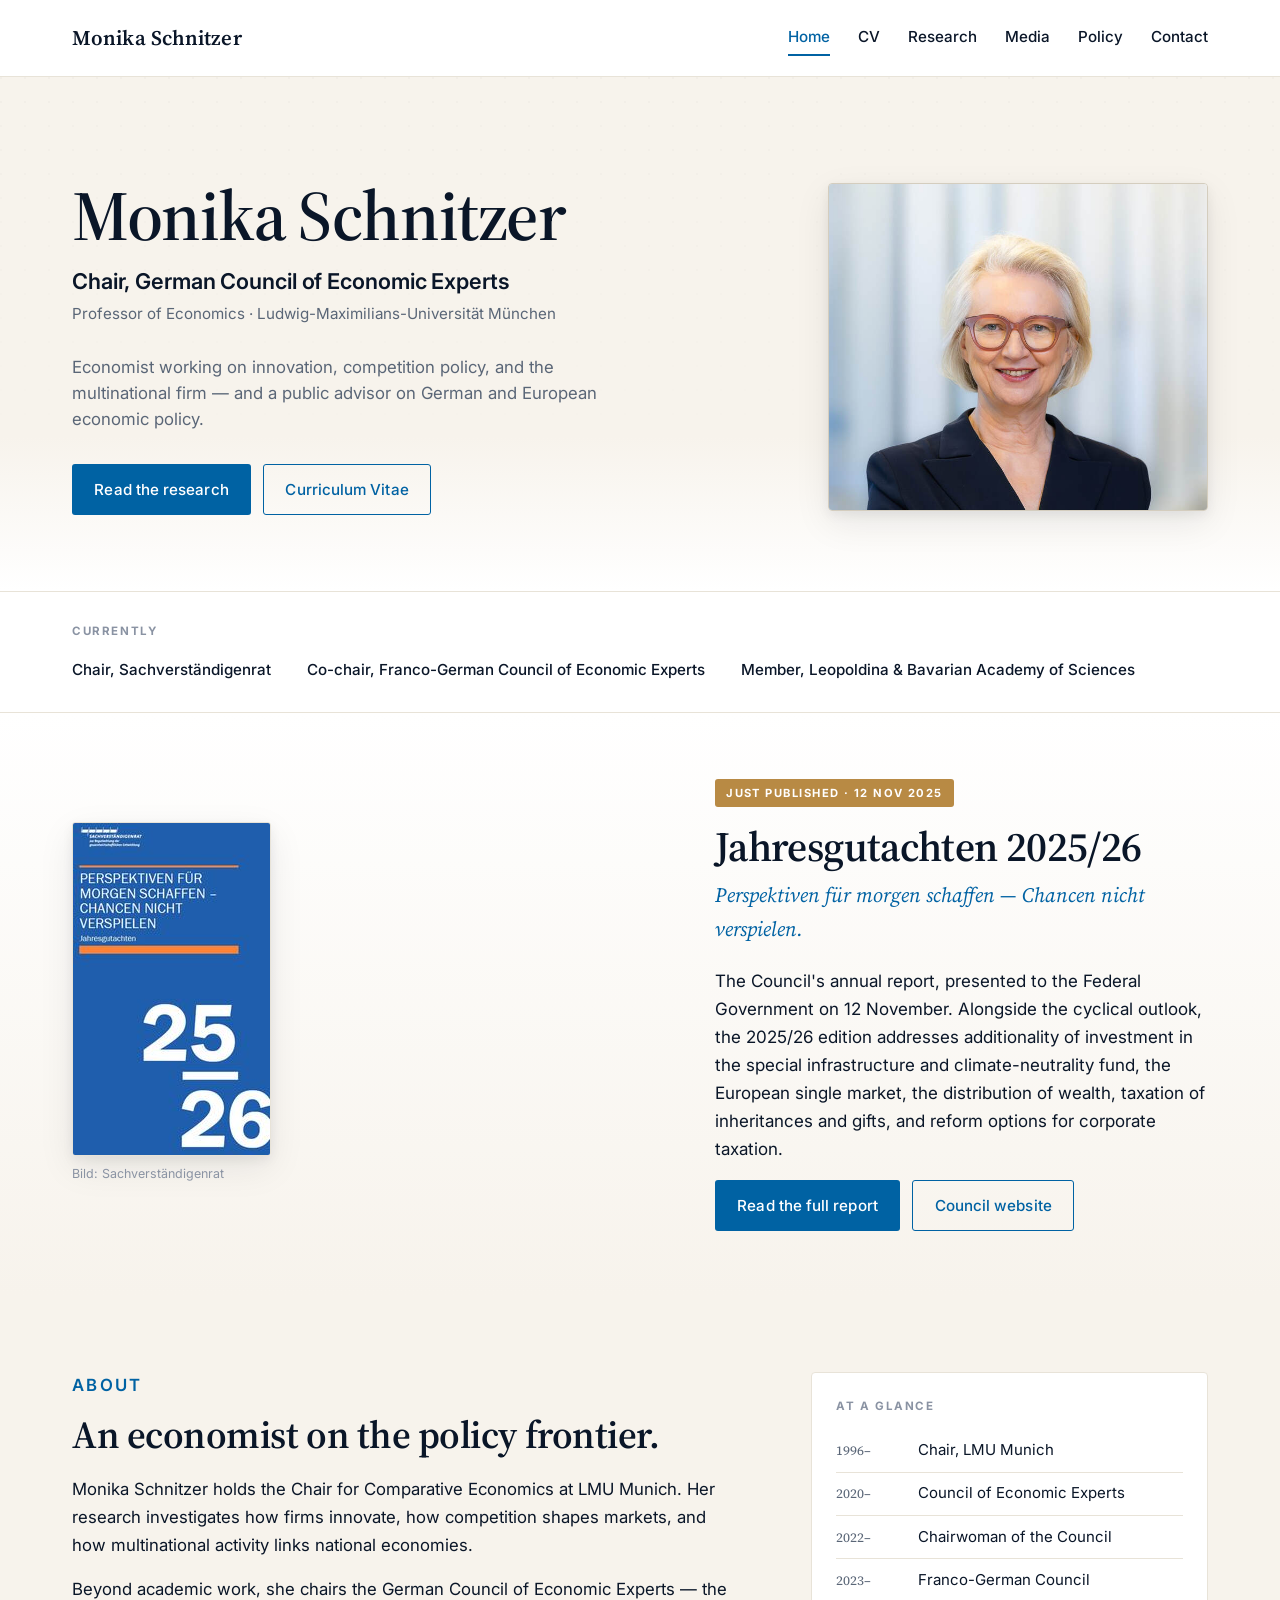
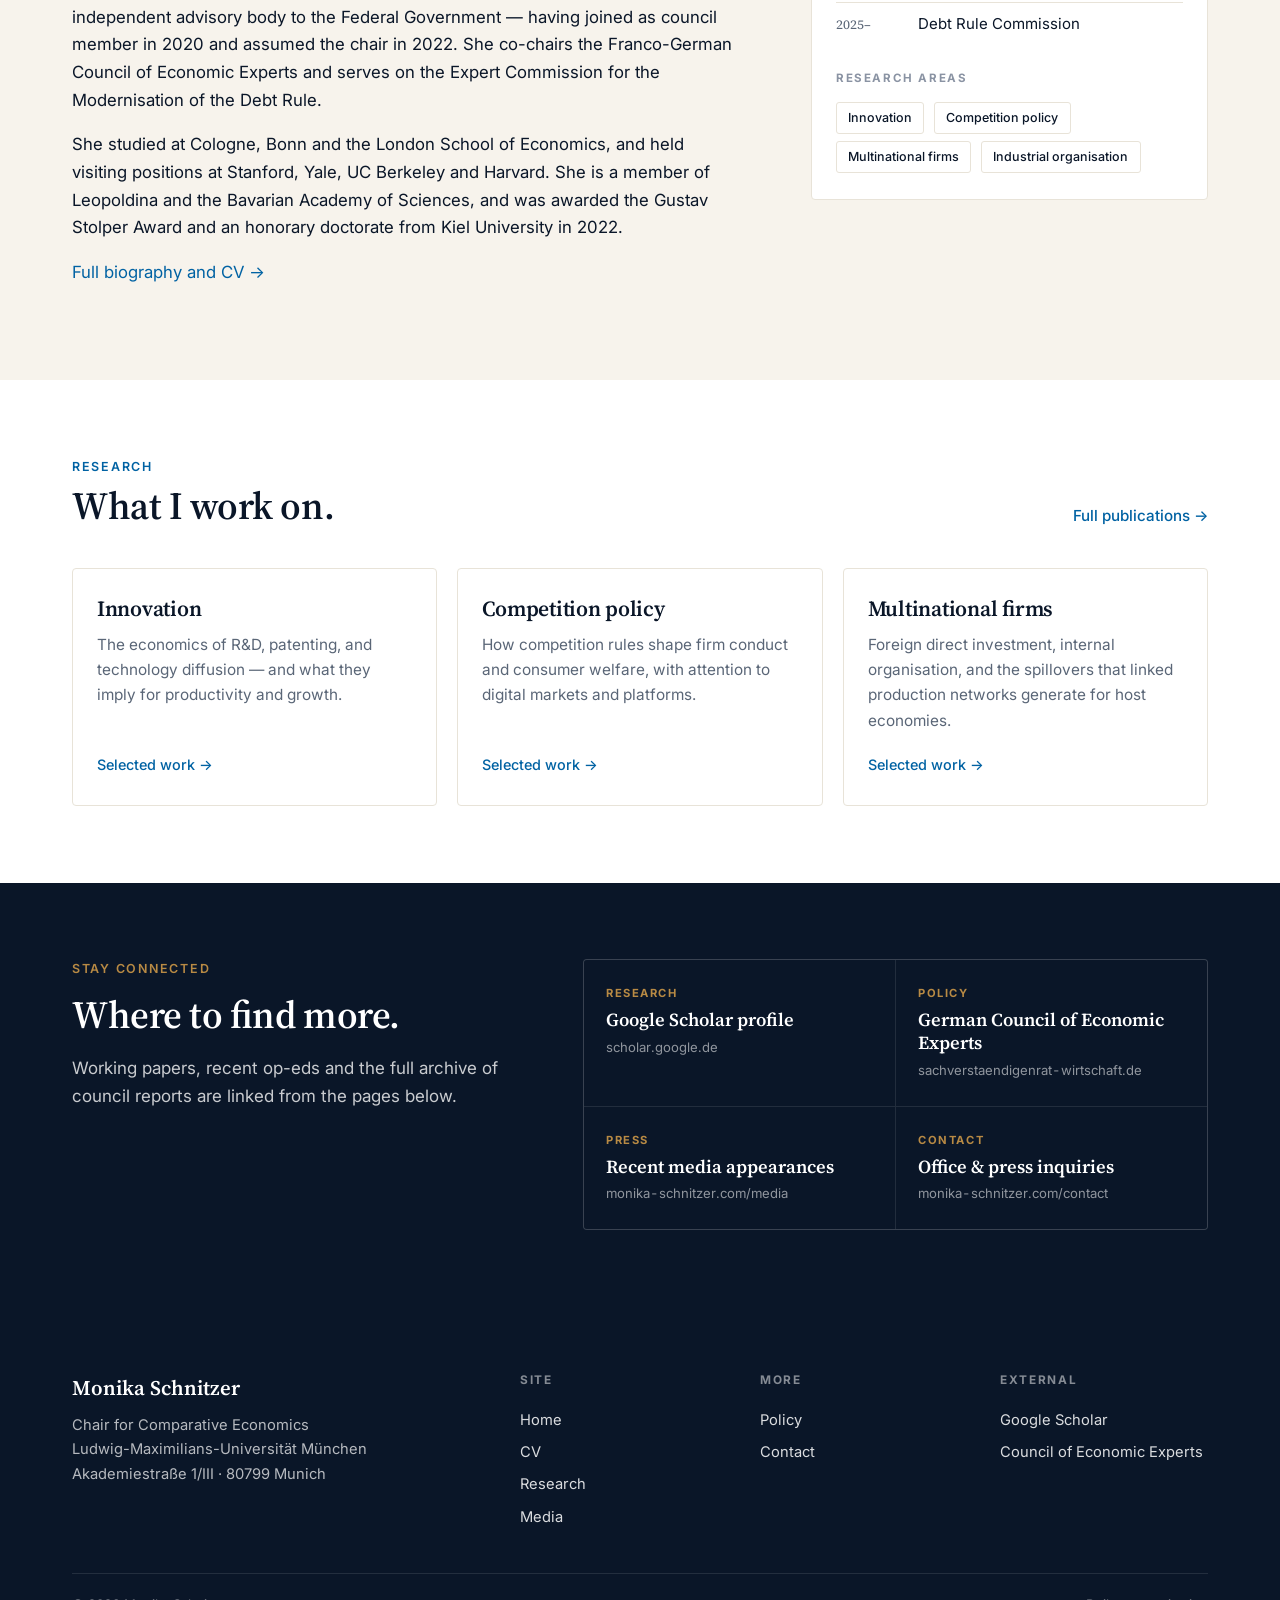
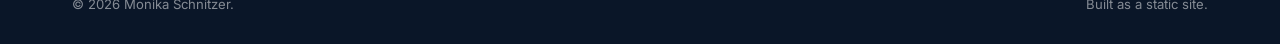
==== commit 5c7af1d3: "Apply design critique fixes - Remove publication & media stubs that read as placeholders - Promote c" ====
--- a/index.html
+++ b/index.html
@@ -3,8 +3,8 @@
 <head>
   <meta charset="UTF-8">
   <meta name="viewport" content="width=device-width, initial-scale=1">
-  <title>Monika Schnitzer — Professor of Economics, LMU Munich</title>
-  <meta name="description" content="Monika Schnitzer holds the Chair for Comparative Economics at LMU Munich and chairs the German Council of Economic Experts. Research on innovation, competition policy, and multinational firms.">
+  <title>Monika Schnitzer — Chair, German Council of Economic Experts</title>
+  <meta name="description" content="Monika Schnitzer chairs the German Council of Economic Experts and holds the Chair for Comparative Economics at LMU Munich. Research on innovation, competition policy, and multinational firms.">
   <link rel="preconnect" href="https://fonts.googleapis.com">
   <link rel="preconnect" href="https://fonts.gstatic.com" crossorigin>
   <link href="https://fonts.googleapis.com/css2?family=Inter:wght@400;500;600;700&family=Source+Serif+4:ital,wght@0,400;0,500;0,600;0,700;1,400;1,500&display=swap" rel="stylesheet">
@@ -33,10 +33,11 @@
     <!-- HERO -->
     <section class="hero">
       <div class="container hero-grid">
-        <div>
-          <p class="eyebrow">Professor of Economics <span class="sep">·</span> Ludwig-Maximilians-Universität München</p>
+        <div class="hero-text">
+          <img class="hero-portrait-mobile" src="images/portrait.jpg" alt="Portrait of Monika Schnitzer" width="100" height="100">
           <h1>Monika Schnitzer</h1>
-          <p class="hero-subtitle">Chairwoman of the German Council of Economic Experts</p>
+          <p class="hero-subtitle">Chair, German Council of Economic Experts</p>
+          <p class="hero-secondary">Professor of Economics · Ludwig-Maximilians-Universität München</p>
           <p class="hero-lede">
             Economist working on innovation, competition policy, and the multinational firm —
             and a public advisor on German and European economic policy.
@@ -57,42 +58,36 @@
       <div class="container">
         <span class="strip-label">Currently</span>
         <div class="strip-items">
-          <span>Chair, German Council of Economic Experts</span>
+          <span>Chair, Sachverständigenrat</span>
           <span>Co-chair, Franco-German Council of Economic Experts</span>
-          <span>Member, Leopoldina · Bavarian Academy of Sciences</span>
+          <span>Member, Leopoldina &amp; Bavarian Academy of Sciences</span>
         </div>
       </div>
     </div>
 
-    <!-- FEATURED -->
-    <section class="section">
+    <!-- FEATURED: Annual Report -->
+    <section class="section section-feature">
       <div class="container">
-        <div class="section-head">
-          <div>
-            <p class="eyebrow">Latest</p>
-            <h2>Annual Report 2025/26</h2>
-          </div>
-          <a class="head-link" href="https://www.sachverstaendigenrat-wirtschaft.de/jahresgutachten-2025.html" target="_blank" rel="noopener">All reports →</a>
-        </div>
-
-        <article class="feature-card">
+        <article class="feature-card feature-card-lg">
           <figure>
             <img src="images/news-jahresgutachten.jpg" alt="Cover of the German Council of Economic Experts Annual Report 2025/26">
             <figcaption>Bild: Sachverständigenrat</figcaption>
           </figure>
           <div>
-            <p class="feature-meta">12 November 2025 · Sachverständigenrat</p>
-            <h3>Perspektiven für morgen schaffen — Chancen nicht verspielen</h3>
-            <p class="feature-sub">The Council's annual report, presented to the Federal Government.</p>
+            <span class="badge-new">Just published · 12 Nov 2025</span>
+            <h2 class="feature-title">Jahresgutachten 2025/26</h2>
+            <p class="feature-sub">Perspektiven für morgen schaffen — Chancen nicht verspielen.</p>
             <p>
-              Alongside the cyclical outlook, the 2025/26 report addresses the additionality of
+              The Council's annual report, presented to the Federal Government on 12 November.
+              Alongside the cyclical outlook, the 2025/26 edition addresses additionality of
               investment in the special infrastructure and climate-neutrality fund, the European
-              single market, the distribution of wealth, the taxation of inheritances and gifts,
-              and reform options for corporate taxation.
+              single market, the distribution of wealth, taxation of inheritances and gifts, and
+              reform options for corporate taxation.
             </p>
-            <p class="mt-2">
-              <a href="https://www.sachverstaendigenrat-wirtschaft.de/jahresgutachten-2025.html" target="_blank" rel="noopener">Read the full report →</a>
-            </p>
+            <div class="cta-row">
+              <a href="https://www.sachverstaendigenrat-wirtschaft.de/jahresgutachten-2025.html" target="_blank" rel="noopener" class="btn">Read the full report</a>
+              <a href="https://www.sachverstaendigenrat-wirtschaft.de/en.html" target="_blank" rel="noopener" class="btn btn-ghost">Council website</a>
+            </div>
           </div>
         </article>
       </div>
@@ -129,7 +124,7 @@
 
         <aside>
           <div class="fact-card">
-            <h4>At a glance</h4>
+            <p class="label">At a glance</p>
             <ul>
               <li><span class="year">1996–</span><span>Chair, LMU Munich</span></li>
               <li><span class="year">2020–</span><span>Council of Economic Experts</span></li>
@@ -137,7 +132,7 @@
               <li><span class="year">2023–</span><span>Franco-German Council</span></li>
               <li><span class="year">2025–</span><span>Debt Rule Commission</span></li>
             </ul>
-            <h4 style="margin-top:1.5rem;">Research areas</h4>
+            <p class="label" style="margin-top:1.5rem;">Research areas</p>
             <p style="margin:0;">
               <span class="tag">Innovation</span>
               <span class="tag">Competition policy</span>
@@ -162,19 +157,16 @@
 
         <div class="theme-grid">
           <article class="theme-card">
-            <div class="theme-num">i.</div>
             <h3>Innovation</h3>
-            <p>The economics of R&amp;D, patenting, and the diffusion of technology — and what they imply for productivity and growth.</p>
+            <p>The economics of R&amp;D, patenting, and technology diffusion — and what they imply for productivity and growth.</p>
             <a class="theme-link" href="research.html#innovation">Selected work →</a>
           </article>
           <article class="theme-card">
-            <div class="theme-num">ii.</div>
             <h3>Competition policy</h3>
             <p>How competition rules shape firm conduct and consumer welfare, with attention to digital markets and platforms.</p>
             <a class="theme-link" href="research.html#competition">Selected work →</a>
           </article>
           <article class="theme-card">
-            <div class="theme-num">iii.</div>
             <h3>Multinational firms</h3>
             <p>Foreign direct investment, internal organisation, and the spillovers that linked production networks generate for host economies.</p>
             <a class="theme-link" href="research.html#multinational">Selected work →</a>
@@ -183,90 +175,38 @@
       </div>
     </section>
 
-    <!-- SELECTED PUBLICATIONS -->
-    <section class="section section-alt">
-      <div class="container">
-        <div class="section-head">
-          <div>
-            <p class="eyebrow">Selected publications</p>
-            <h2>Recent papers and reports.</h2>
-          </div>
-          <a class="head-link" href="https://scholar.google.de/citations?user=EcnBiYoAAAAJ" target="_blank" rel="noopener">Google Scholar →</a>
-        </div>
-
-        <ul class="pub-list">
-          <li>
-            <span class="year">2025</span>
-            <span>
-              <span class="pub-title">Jahresgutachten 2025/26 — Perspektiven für morgen schaffen</span>
-              <span class="pub-venue">Sachverständigenrat zur Begutachtung der gesamtwirtschaftlichen Entwicklung</span>
-            </span>
-            <a class="pub-link" href="https://www.sachverstaendigenrat-wirtschaft.de/jahresgutachten-2025.html" target="_blank" rel="noopener">Report ↗</a>
-          </li>
-          <li>
-            <span class="year">2024</span>
-            <span>
-              <span class="pub-title">[Add publication title]</span>
-              <span class="pub-venue">Journal · co-authors</span>
-            </span>
-            <a class="pub-link" href="#">PDF</a>
-          </li>
-          <li>
-            <span class="year">2023</span>
-            <span>
-              <span class="pub-title">[Add publication title]</span>
-              <span class="pub-venue">Journal · co-authors</span>
-            </span>
-            <a class="pub-link" href="#">PDF</a>
-          </li>
-          <li>
-            <span class="year">2023</span>
-            <span>
-              <span class="pub-title">[Add publication title]</span>
-              <span class="pub-venue">Journal · co-authors</span>
-            </span>
-            <a class="pub-link" href="#">PDF</a>
-          </li>
-          <li>
-            <span class="year">2022</span>
-            <span>
-              <span class="pub-title">[Add publication title]</span>
-              <span class="pub-venue">Journal · co-authors</span>
-            </span>
-            <a class="pub-link" href="#">PDF</a>
-          </li>
-        </ul>
-        <p class="text-muted" style="font-size:0.9rem;margin-top:1rem;">Replace stubs once the publication list is in.</p>
-      </div>
-    </section>
-
-    <!-- IN THE NEWS (dark) -->
+    <!-- CONNECT (dark) -->
     <section class="section section-dark">
-      <div class="container">
-        <div class="section-head">
-          <div>
-            <p class="eyebrow">In the news</p>
-            <h2>Recent media.</h2>
-          </div>
-          <a class="head-link" href="media.html">All appearances →</a>
-        </div>
-
-        <div class="media-grid">
-          <article class="media-item">
-            <p class="media-outlet">Outlet</p>
-            <h4><a href="#">Add headline of recent op-ed or interview.</a></h4>
-            <p class="media-date">November 2025</p>
-          </article>
-          <article class="media-item">
-            <p class="media-outlet">Outlet</p>
-            <h4><a href="#">Add headline of recent op-ed or interview.</a></h4>
-            <p class="media-date">October 2025</p>
-          </article>
-          <article class="media-item">
-            <p class="media-outlet">Outlet</p>
-            <h4><a href="#">Add headline of recent op-ed or interview.</a></h4>
-            <p class="media-date">September 2025</p>
-          </article>
+      <div class="container connect-grid">
+        <div>
+          <p class="eyebrow">Stay connected</p>
+          <h2>Where to find more.</h2>
+          <p style="max-width:55ch;">
+            Working papers, recent op-eds and the full archive of council reports
+            are linked from the pages below.
+          </p>
+        </div>
+        <div class="connect-links">
+          <a class="connect-link" href="https://scholar.google.de/citations?user=EcnBiYoAAAAJ" target="_blank" rel="noopener">
+            <span class="connect-label">Research</span>
+            <span class="connect-title">Google Scholar profile</span>
+            <span class="connect-host">scholar.google.de</span>
+          </a>
+          <a class="connect-link" href="https://www.sachverstaendigenrat-wirtschaft.de/en.html" target="_blank" rel="noopener">
+            <span class="connect-label">Policy</span>
+            <span class="connect-title">German Council of Economic Experts</span>
+            <span class="connect-host">sachverstaendigenrat-wirtschaft.de</span>
+          </a>
+          <a class="connect-link" href="media.html">
+            <span class="connect-label">Press</span>
+            <span class="connect-title">Recent media appearances</span>
+            <span class="connect-host">monika-schnitzer.com/media</span>
+          </a>
+          <a class="connect-link" href="contact.html">
+            <span class="connect-label">Contact</span>
+            <span class="connect-title">Office &amp; press inquiries</span>
+            <span class="connect-host">monika-schnitzer.com/contact</span>
+          </a>
         </div>
       </div>
     </section>
@@ -281,7 +221,7 @@
           <p>Chair for Comparative Economics<br>Ludwig-Maximilians-Universität München<br>Akademiestraße 1/III · 80799 Munich</p>
         </div>
         <div>
-          <h4>Site</h4>
+          <p class="label label-foot">Site</p>
           <ul>
             <li><a href="index.html">Home</a></li>
             <li><a href="cv.html">CV</a></li>
@@ -290,14 +230,14 @@
           </ul>
         </div>
         <div>
-          <h4>More</h4>
+          <p class="label label-foot">More</p>
           <ul>
             <li><a href="policy.html">Policy</a></li>
             <li><a href="contact.html">Contact</a></li>
           </ul>
         </div>
         <div>
-          <h4>External</h4>
+          <p class="label label-foot">External</p>
           <ul>
             <li><a href="https://scholar.google.de/citations?user=EcnBiYoAAAAJ" target="_blank" rel="noopener">Google Scholar</a></li>
             <li><a href="https://www.sachverstaendigenrat-wirtschaft.de/en.html" target="_blank" rel="noopener">Council of Economic Experts</a></li>
--- a/css/style.css
+++ b/css/style.css
@@ -62,6 +62,16 @@
   padding-right: var(--pad);
 }
 
+/* ---------- Focus ---------- */
+*:focus { outline: none; }
+*:focus-visible {
+  outline: 2px solid var(--accent);
+  outline-offset: 2px;
+  border-radius: 2px;
+}
+.section-dark *:focus-visible { outline-color: #fff; }
+
+/* ---------- Eyebrow & label ---------- */
 .eyebrow {
   font-size: 0.78rem;
   text-transform: uppercase;
@@ -71,7 +81,17 @@
   margin: 0 0 0.85rem;
 }
 .eyebrow.dark { color: var(--text); }
-.eyebrow .sep { color: var(--gold); margin: 0 0.5rem; font-weight: 400; }
+.eyebrow .sep { color: var(--subtle); margin: 0 0.5rem; font-weight: 400; }
+
+.label {
+  font-family: var(--sans);
+  font-size: 0.72rem;
+  text-transform: uppercase;
+  letter-spacing: 0.14em;
+  color: var(--subtle);
+  margin: 0 0 0.85rem;
+  font-weight: 700;
+}
 
 /* ---------- Header ---------- */
 .site-header {
@@ -178,15 +198,25 @@
   align-items: center;
 }
 
-.hero h1 { margin: 0 0 1rem; }
+.hero h1 { margin: 0 0 0.85rem; }
+
 .hero-subtitle {
-  font-family: var(--serif);
-  font-size: clamp(1.1rem, 1.7vw, 1.35rem);
-  color: var(--accent);
-  margin: -0.25rem 0 1.5rem;
-  font-weight: 500;
-  font-style: italic;
-}
+  font-family: var(--sans);
+  font-size: clamp(1.15rem, 1.7vw, 1.4rem);
+  color: var(--text);
+  margin: 0 0 0.35rem;
+  font-weight: 600;
+  letter-spacing: -0.005em;
+  line-height: 1.3;
+}
+
+.hero-secondary {
+  font-size: 0.95rem;
+  color: var(--muted);
+  margin: 0 0 1.75rem;
+  font-weight: 400;
+}
+
 .hero-lede {
   font-size: clamp(1.05rem, 1.3vw, 1.18rem);
   color: var(--muted);
@@ -195,33 +225,31 @@
   line-height: 1.55;
 }
 
-.hero-portrait-wrap {
-  position: relative;
-}
+.hero-portrait-wrap { position: relative; }
 .hero-portrait {
   border-radius: 4px;
+  border: 1px solid var(--border-strong);
   box-shadow: var(--shadow-md);
   width: 100%;
   max-width: 380px;
   margin-left: auto;
 }
-.hero-portrait-wrap::after {
-  content: "";
-  position: absolute;
-  bottom: -16px;
-  right: -16px;
-  width: 100%;
-  max-width: 380px;
-  height: 100%;
-  border: 2px solid var(--gold);
-  border-radius: 4px;
-  z-index: -1;
-}
+
+.hero-portrait-mobile { display: none; }
 
 @media (max-width: 760px) {
   .hero-grid { grid-template-columns: 1fr; }
-  .hero-portrait { max-width: 280px; margin: 0; }
-  .hero-portrait-wrap::after { display: none; }
+  .hero-portrait-wrap { display: none; }
+  .hero-portrait-mobile {
+    display: block;
+    width: 96px;
+    height: 96px;
+    object-fit: cover;
+    border-radius: 50%;
+    margin: 0 0 1.25rem;
+    border: 1px solid var(--border-strong);
+    box-shadow: var(--shadow-sm);
+  }
 }
 
 /* Hero CTAs */
@@ -252,38 +280,58 @@
   border-top: 1px solid var(--border);
   border-bottom: 1px solid var(--border);
   background: #fff;
-  padding: 1.25rem 0;
-  font-size: 0.85rem;
-  color: var(--muted);
+  padding: 1.85rem 0;
+  font-size: 0.95rem;
+  color: var(--text);
 }
 .strip .container {
   display: flex;
   flex-wrap: wrap;
-  gap: 1rem 2rem;
-  align-items: center;
-  justify-content: space-between;
+  gap: 1rem 2.5rem;
+  align-items: baseline;
+  justify-content: flex-start;
 }
 .strip-label {
   text-transform: uppercase;
-  letter-spacing: 0.12em;
-  font-weight: 600;
+  letter-spacing: 0.14em;
+  font-weight: 700;
   font-size: 0.72rem;
   color: var(--subtle);
+  flex-shrink: 0;
 }
 .strip-items {
   display: flex;
   flex-wrap: wrap;
-  gap: 0.5rem 1.75rem;
-}
-.strip-items span { color: var(--text); font-weight: 500; }
+  gap: 0.4rem 2.25rem;
+  align-items: baseline;
+}
+.strip-items span {
+  color: var(--text);
+  font-weight: 500;
+  font-size: 0.95rem;
+}
 
 /* ---------- Sections ---------- */
 .section { padding: clamp(3.5rem, 6vw, 6rem) 0; }
 .section-alt { background: var(--bg-soft); }
+.section-feature {
+  background: linear-gradient(180deg, #fff 0%, var(--bg-soft) 100%);
+  padding: clamp(3rem, 5vw, 5rem) 0;
+}
 .section-dark { background: var(--bg-dark); color: #e8e8ea; }
 .section-dark h2, .section-dark h3, .section-dark h4 { color: #fff; }
-.section-dark a { color: #fff; border-bottom: 1px solid rgba(255,255,255,0.4); }
-.section-dark a:hover { border-bottom-color: #fff; text-decoration: none; }
+.section-dark p { color: rgba(255,255,255,0.78); }
+.section-dark a { color: #fff; }
+.section-dark p a, .section-dark .head-link {
+  border-bottom: 1px solid rgba(255,255,255,0.4);
+}
+.section-dark p a:hover, .section-dark .head-link:hover {
+  border-bottom-color: #fff;
+  text-decoration: none;
+}
+.section-dark h2 a, .section-dark h3 a, .section-dark h4 a {
+  border-bottom: none;
+}
 .section-dark .eyebrow { color: var(--gold); }
 
 .section-head {
@@ -302,49 +350,46 @@
   white-space: nowrap;
 }
 
-/* ---------- Featured news (large card) ---------- */
+/* ---------- Featured (Annual Report) ---------- */
 .feature-card {
   display: grid;
-  grid-template-columns: 1fr 1.4fr;
-  gap: clamp(1.5rem, 4vw, 3rem);
-  background: #fff;
+  grid-template-columns: 1.2fr 1fr;
+  gap: clamp(1.75rem, 4vw, 3.5rem);
+  align-items: center;
+}
+.feature-card figure { margin: 0; }
+.feature-card figure img {
+  border-radius: 3px;
+  box-shadow: var(--shadow-md);
   border: 1px solid var(--border);
-  border-radius: 4px;
-  padding: clamp(1.25rem, 3vw, 2.25rem);
-  align-items: center;
-  position: relative;
-}
-.feature-card::before {
-  content: "";
-  position: absolute;
-  top: 0;
-  left: 0;
-  bottom: 0;
-  width: 4px;
-  background: var(--accent);
-  border-radius: 4px 0 0 4px;
-}
-.feature-card .feature-meta {
-  font-size: 0.78rem;
-  color: var(--subtle);
+}
+.feature-card figcaption { font-size: 0.78rem; color: var(--subtle); margin-top: 0.5rem; }
+
+.badge-new {
+  display: inline-block;
+  font-size: 0.7rem;
+  background: var(--gold);
+  color: #fff;
+  padding: 0.32rem 0.7rem;
   text-transform: uppercase;
-  letter-spacing: 0.12em;
-  margin-bottom: 0.6rem;
-  font-weight: 600;
-}
-.feature-card h3 {
-  font-size: clamp(1.4rem, 2.4vw, 1.85rem);
+  letter-spacing: 0.13em;
+  font-weight: 700;
+  border-radius: 3px;
+  margin-bottom: 1rem;
+}
+
+.feature-title {
+  font-size: clamp(1.9rem, 3.5vw, 2.6rem);
   margin: 0 0 0.5rem;
-}
-.feature-card .feature-sub {
+  letter-spacing: -0.015em;
+}
+.feature-sub {
   font-family: var(--serif);
   color: var(--accent);
-  font-size: clamp(1.1rem, 1.5vw, 1.25rem);
+  font-size: clamp(1.15rem, 1.6vw, 1.3rem);
   font-style: italic;
   margin-bottom: 1.25rem;
 }
-.feature-card img { border-radius: 3px; box-shadow: var(--shadow-sm); }
-.feature-card figcaption { font-size: 0.78rem; color: var(--subtle); margin-top: 0.5rem; }
 
 @media (max-width: 760px) {
   .feature-card { grid-template-columns: 1fr; }
@@ -368,15 +413,6 @@
   position: relative;
 }
 .section-alt .fact-card { background: #fff; }
-.fact-card h4 {
-  font-family: var(--sans);
-  font-size: 0.72rem;
-  text-transform: uppercase;
-  letter-spacing: 0.14em;
-  color: var(--subtle);
-  margin-bottom: 0.85rem;
-  font-weight: 700;
-}
 .fact-card ul { list-style: none; padding: 0; margin: 0 0 1.25rem; }
 .fact-card li {
   padding: 0.55rem 0;
@@ -399,7 +435,7 @@
   .about-grid { grid-template-columns: 1fr; }
 }
 
-/* ---------- Research themes (3 cards) ---------- */
+/* ---------- Research themes ---------- */
 .theme-grid {
   display: grid;
   grid-template-columns: repeat(3, 1fr);
@@ -419,15 +455,7 @@
   transform: translateY(-2px);
   box-shadow: var(--shadow-sm);
 }
-.theme-card .theme-num {
-  font-family: var(--serif);
-  font-style: italic;
-  font-size: 0.95rem;
-  color: var(--gold);
-  margin-bottom: 0.75rem;
-  letter-spacing: 0.02em;
-}
-.theme-card h3 { margin-bottom: 0.6rem; }
+.theme-card h3 { margin-bottom: 0.6rem; font-size: 1.35rem; }
 .theme-card p { font-size: 0.96rem; color: var(--muted); margin-bottom: 1.25rem; }
 .theme-card .theme-link {
   margin-top: auto;
@@ -438,60 +466,63 @@
   .theme-grid { grid-template-columns: 1fr; }
 }
 
-/* ---------- Publications list ---------- */
-.pub-list { list-style: none; padding: 0; margin: 0; }
-.pub-list li {
-  padding: 1.1rem 0;
-  border-bottom: 1px solid var(--border);
-  display: grid;
-  grid-template-columns: 5.5rem 1fr auto;
-  gap: 1.5rem;
-  align-items: baseline;
-}
-.pub-list li:last-child { border-bottom: none; }
-.pub-list .year {
+/* ---------- Connect (dark section) ---------- */
+.connect-grid {
+  display: grid;
+  grid-template-columns: 1fr 1.4fr;
+  gap: clamp(2rem, 5vw, 4rem);
+  align-items: start;
+}
+.connect-grid h2 { margin-bottom: 1rem; }
+.connect-links {
+  display: grid;
+  grid-template-columns: 1fr 1fr;
+  gap: 1px;
+  background: rgba(255,255,255,0.1);
+  border: 1px solid rgba(255,255,255,0.1);
+  border-radius: 4px;
+  overflow: hidden;
+}
+.connect-link {
+  display: flex;
+  flex-direction: column;
+  gap: 0.35rem;
+  padding: 1.5rem 1.4rem;
+  background: var(--bg-dark);
+  color: #fff;
+  border-bottom: none !important;
+  transition: background 0.15s ease;
+}
+.connect-link:hover {
+  background: rgba(255,255,255,0.04);
+  text-decoration: none;
+  color: #fff;
+}
+.connect-label {
+  font-size: 0.7rem;
+  text-transform: uppercase;
+  letter-spacing: 0.14em;
+  color: var(--gold);
+  font-weight: 700;
+}
+.connect-title {
+  font-family: var(--serif);
+  font-size: 1.15rem;
+  font-weight: 600;
+  color: #fff;
+  line-height: 1.25;
+}
+.connect-host {
+  font-size: 0.82rem;
+  color: rgba(255,255,255,0.55);
   font-variant-numeric: tabular-nums;
-  color: var(--muted);
-  font-size: 0.92rem;
-  font-family: var(--serif);
-}
-.pub-list .pub-title { font-weight: 500; color: var(--text); }
-.pub-list .pub-venue { color: var(--muted); font-style: italic; font-size: 0.93rem; display: block; margin-top: 0.2rem; }
-.pub-list .pub-link { font-size: 0.85rem; color: var(--accent); white-space: nowrap; }
-
-@media (max-width: 700px) {
-  .pub-list li { grid-template-columns: 1fr; gap: 0.3rem; }
-  .pub-list .pub-link { margin-top: 0.5rem; }
-}
-
-/* ---------- Media grid ---------- */
-.media-grid {
-  display: grid;
-  grid-template-columns: repeat(3, 1fr);
-  gap: 1.25rem;
-}
-.media-item {
-  border-top: 2px solid var(--text);
-  padding-top: 1rem;
-}
-.media-item .media-outlet {
-  font-size: 0.78rem;
-  text-transform: uppercase;
-  letter-spacing: 0.1em;
-  font-weight: 600;
-  color: var(--subtle);
-  margin-bottom: 0.4rem;
-}
-.media-item h4 {
-  font-size: 1.05rem;
-  margin-bottom: 0.4rem;
-  line-height: 1.3;
-}
-.media-item .media-date { font-size: 0.85rem; color: var(--muted); }
-.section-dark .media-item { border-top-color: var(--gold); }
-.section-dark .media-item .media-outlet,
-.section-dark .media-item .media-date { color: rgba(255,255,255,0.6); }
-@media (max-width: 760px) { .media-grid { grid-template-columns: 1fr; } }
+}
+@media (max-width: 860px) {
+  .connect-grid { grid-template-columns: 1fr; }
+}
+@media (max-width: 600px) {
+  .connect-links { grid-template-columns: 1fr; }
+}
 
 /* ---------- Tags ---------- */
 .tag {
@@ -563,13 +594,14 @@
   margin-bottom: 0.5rem;
   display: block;
 }
-.site-footer h4 {
+.site-footer h4,
+.site-footer .label-foot {
   font-family: var(--sans);
   font-size: 0.74rem;
   text-transform: uppercase;
   letter-spacing: 0.14em;
   color: rgba(255,255,255,0.5);
-  margin-bottom: 0.85rem;
+  margin: 0 0 0.85rem;
   font-weight: 700;
 }
 .site-footer ul { list-style: none; padding: 0; margin: 0; }
